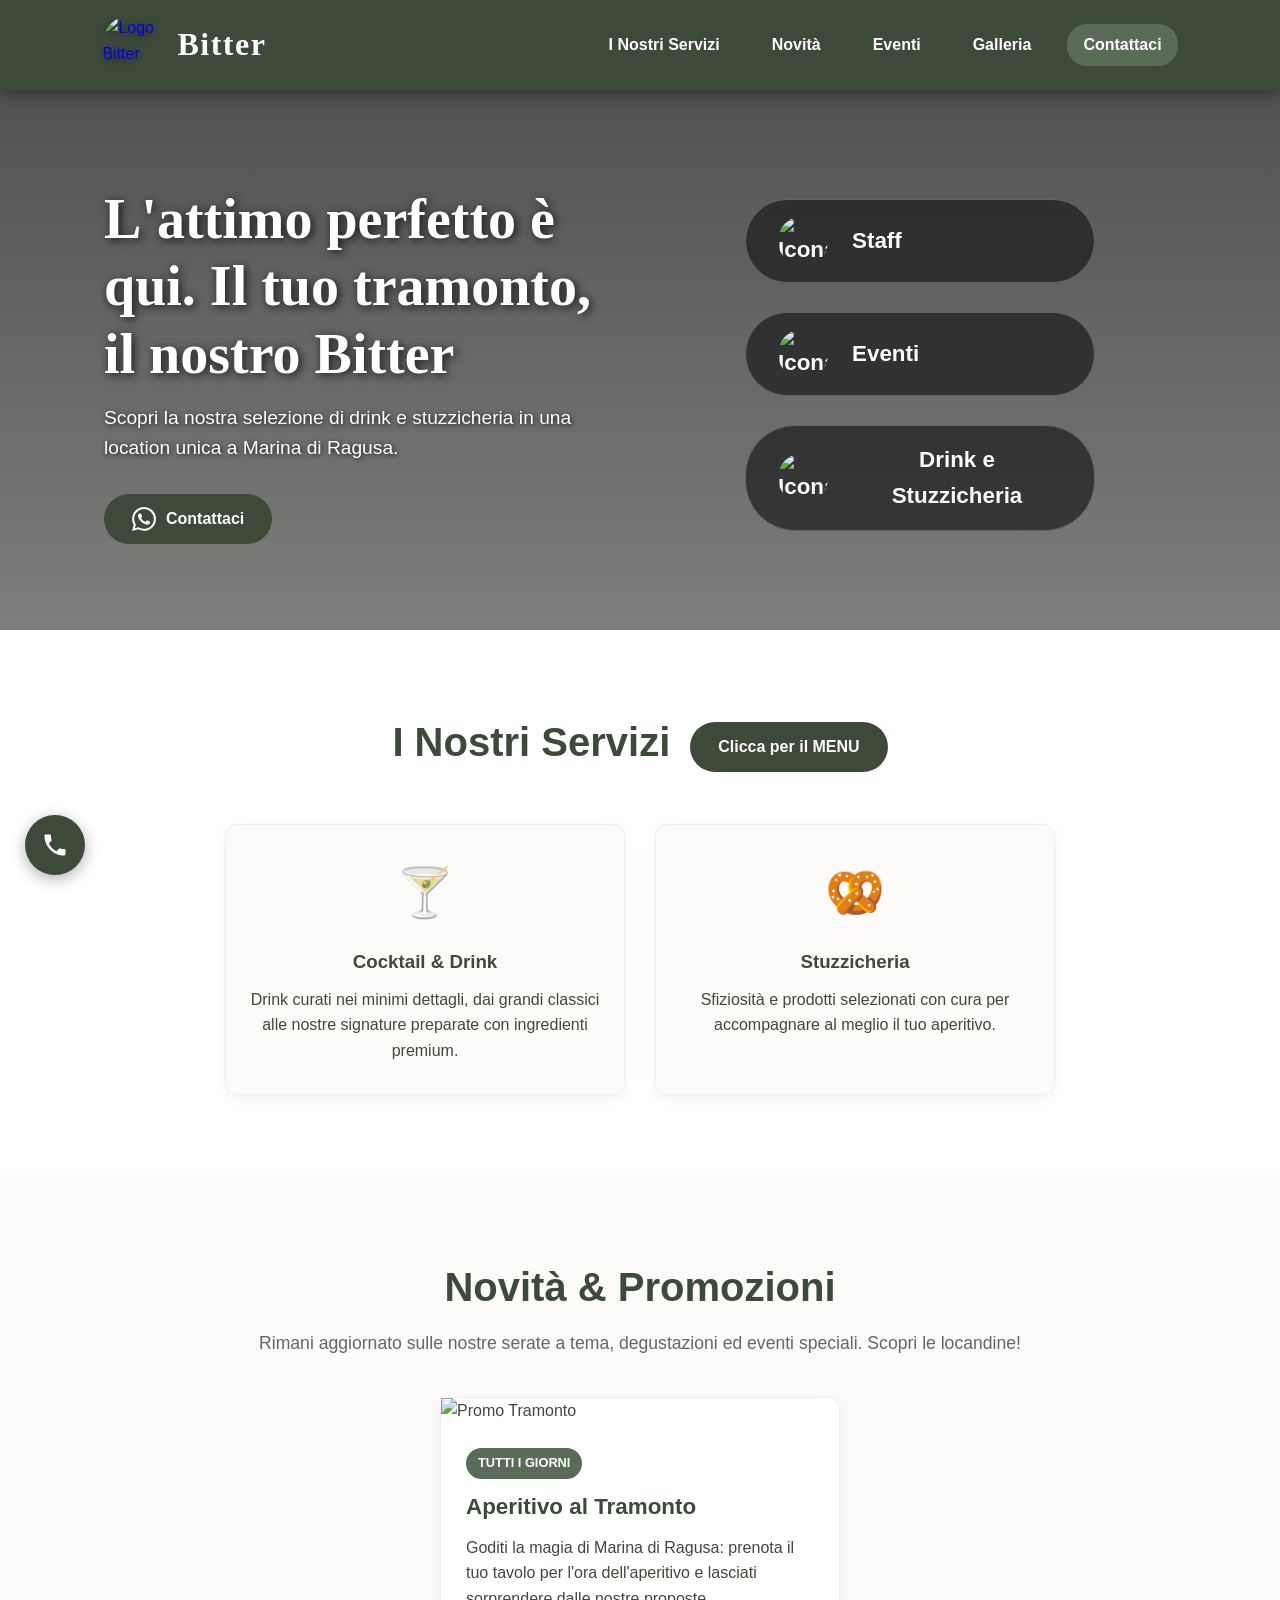
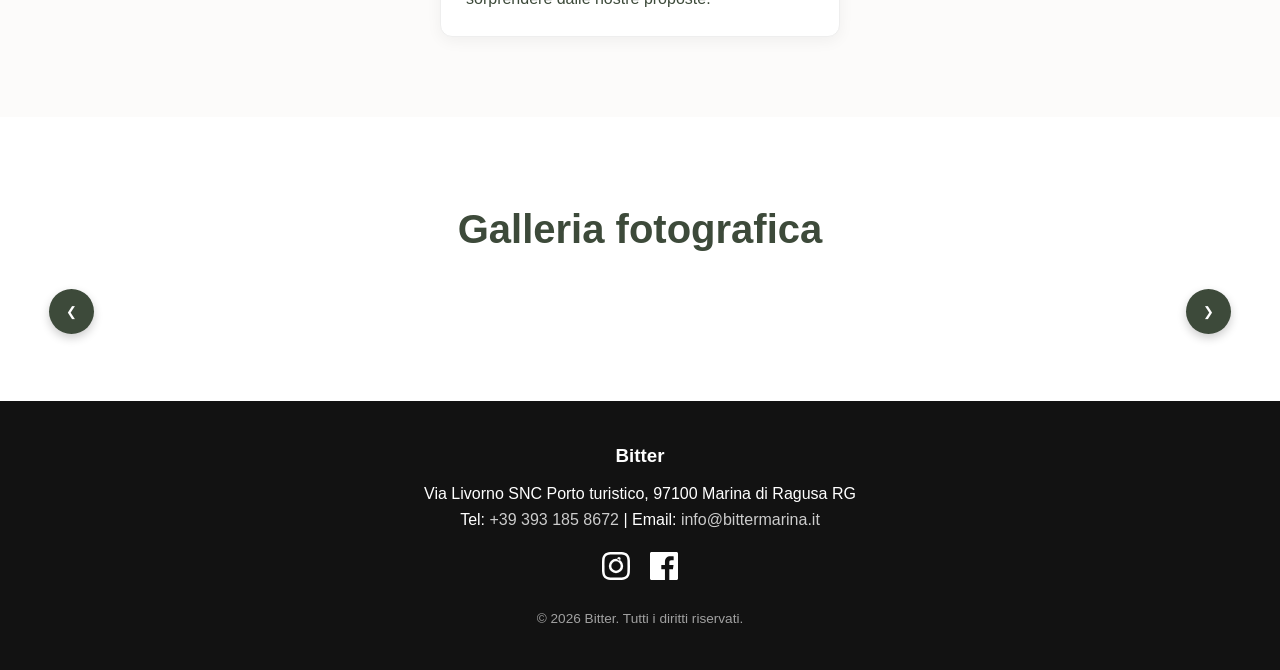
==== index.html @ 9932747b "ZoomEdit" ====
<!DOCTYPE html>
<html lang="it">

<head>
    <meta charset="UTF-8">
    <meta name="viewport" content="width=device-width, initial-scale=1.0">

    <title>Bitter | Marina di Ragusa</title>
    <meta name="description"
        content="Bitter a Marina di Ragusa: vieni a scoprire la nostra selezione di vini, taglieri ed eventi esclusivi al tramonto.">
    <meta name="keywords"
        content="Bitter Marina di Ragusa, aperitivo Marina di Ragusa, vini, taglieri, eventi, tramonto, cocktail bar">
    <meta name="author" content="Bitter">
    <meta name="robots" content="index, follow">
    <link rel="icon" href="img/icon.png" type="image/png">

    <link rel="stylesheet" href="style.css">
</head>

<body>

    <header class="main-header">
        <div class="header-overlay">
            <a href="index.html" class="logo-container" style="text-decoration: none;">
                <img src="img/logo.png" alt="Logo Bitter" class="logo" width="50" height="50">
                <h1>Bitter</h1>
            </a>

            <button class="hamburger" aria-expanded="false" aria-label="Apri menu principale" aria-controls="main-nav">
                <svg viewBox="0 0 24 24" width="30" height="30" fill="currentColor" aria-hidden="true">
                    <path d="M3 18h18v-2H3v2zm0-5h18v-2H3v2zm0-7v2h18V6H3z" />
                </svg>
            </button>

            <nav id="main-nav" role="navigation" aria-label="Menu principale">
                <a href="#servizi">I Nostri Servizi</a>
                <a href="#novita">Novità</a>
                <a href="eventi.html">Eventi</a>
                <a href="#galleria">Galleria</a>
                <a href="contatti.html" class="nav-highlight">Contattaci</a>
            </nav>
        </div>

        <!-- Hero Section Aggiornata: Divisa a Metà -->
        <div class="hero-content split-layout">

            <!-- Lato Sinistro: Titolo, Sottotitolo e Immagine Prenotazione -->
            <div class="hero-text">
                <h2>L'attimo perfetto è qui. Il tuo tramonto, il nostro Bitter</h2>
                <p>Scopri la nostra selezione di drink e stuzzicheria in una location unica a Marina di Ragusa.</p>

                <a href="contatti.html" class="btn">
                    <svg viewBox="0 0 24 24" width="24" height="24" fill="currentColor" aria-hidden="true">
                        <path
                            d="M17.472 14.382c-.297-.149-1.758-.867-2.03-.967-.273-.099-.471-.148-.67.15-.197.297-.767.966-.94 1.164-.173.199-.347.223-.644.075-.297-.15-1.255-.463-2.39-1.475-.883-.788-1.48-1.761-1.653-2.059-.173-.297-.018-.458.13-.606.134-.133.298-.347.446-.52.149-.174.198-.298.298-.497.099-.198.05-.371-.025-.52-.075-.149-.669-1.612-.916-2.207-.242-.579-.487-.5-.669-.51a12.8 12.8 0 0 0-.57-.01c-.198 0-.52.074-.792.372-.272.297-1.04 1.016-1.04 2.479 0 1.462 1.065 2.875 1.213 3.074.149.198 2.096 3.2 5.077 4.487.709.306 1.262.489 1.694.625.712.227 1.36.195 1.871.118.571-.085 1.758-.719 2.006-1.413.248-.694.248-1.289.173-1.413-.074-.124-.272-.198-.57-.347m-5.421 7.403h-.004a9.87 9.87 0 0 1-5.031-1.378l-.361-.214-3.741.982.998-3.648-.235-.374a9.86 9.86 0 0 1-1.51-5.26c.001-5.45 4.436-9.884 9.888-9.884 2.64 0 5.122 1.03 6.988 2.898a9.825 9.825 0 0 1 2.893 6.994c-.003 5.45-4.437 9.884-9.885 9.884m8.413-18.297A11.815 11.815 0 0 0 12.05 0C5.495 0 .16 5.335.157 11.892c0 2.096.547 4.142 1.588 5.945L.057 24l6.305-1.654a11.882 11.882 0 0 0 5.683 1.448h.005c6.554 0 11.89-5.335 11.893-11.893a11.821 11.821 0 0 0-3.48-8.413Z" />
                    </svg>
                    Contattaci
                </a>
            </div>

            <!-- Lato Destro: Icone Cliccabili -->
            <div class="hero-icons">
                <a href="staff.html" class="hero-icon-link">
                    <img src="img/staff_icon.jpg" alt="Icona Staff">
                    <span>Staff</span>
                </a>
                <a href="eventi.html" class="hero-icon-link">
                    <img src="img/eventi_icon.jpg" alt="Icona Eventi">
                    <span>Eventi</span>
                </a>
                <a href="menu.html" class="hero-icon-link">
                    <img src="img/menu_icon.jpg" alt="Icona Drink e Stuzzicheria">
                    <span>Drink e Stuzzicheria</span>
                </a>
            </div>

        </div>
    </header>

    <main id="main-content">

        <!-- SEZIONE SERVIZI -->
        <section id="servizi" class="services-section fade-in">
            <div class="service-header">
                <h2>I Nostri Servizi</h2>
                <a href="menu.html" class="btn btn-primary">Clicca per il MENU</a>
            </div>
            <p class="section-subtitle"><!---DA POTER AGGIUNGERE FACOLTATIVAMENTE--></p>
            <div class="services-grid">
                <div class="service-card">
                    <div class="service-icon">🍸</div>
                    <h3>Cocktail & Drink</h3>
                    <p>Drink curati nei minimi dettagli, dai grandi classici alle nostre signature preparate con
                        ingredienti premium.</p>
                </div>
                <div class="service-card">
                    <div class="service-icon">🥨</div>
                    <h3>Stuzzicheria</h3>
                    <p>Sfiziosità e prodotti selezionati con cura per accompagnare al meglio il tuo aperitivo.
                    </p>
                </div>
            </div>
        </section>

        <!-- SEZIONE NOVITÀ -->
        <section id="novita" class="news-section fade-in">
            <h2>Novità & Promozioni</h2>
            <p class="section-subtitle">Rimani aggiornato sulle nostre serate a tema, degustazioni ed eventi speciali.
                Scopri le locandine!</p>
            <div class="news-container">
                <!--INIZIO BLOCCO LOCANDINE-->
                <div class="news-card">
                    <img src="img/locandine/locandina1.jpg" alt="Promo Tramonto" class="event-poster">
                    <div class="news-details">
                        <span class="news-date">Tutti i giorni</span>
                        <h3>Aperitivo al Tramonto</h3>
                        <p>Goditi la magia di Marina di Ragusa: prenota il tuo tavolo per l'ora dell'aperitivo e
                            lasciati sorprendere dalle nostre proposte.</p>
                    </div>
                </div>
                <!--Aggiungi altre!!!-->
            </div>
        </section>

        <!-- SEZIONE GALLERIA -->
        <section id="galleria" class="gallery fade-in">
            <h2>Galleria fotografica</h2>
            <div class="slider-container">
                <button type="button" class="slider-btn prev-btn" aria-label="Foto precedente">❮</button>
                <div class="slider-wrapper">
                    <div class="slider-track" role="region" aria-label="Galleria fotografiche">
                    </div>
                </div>
                <button type="button" class="slider-btn next-btn" aria-label="Prossima foto">❯</button>
            </div>
        </section>

    </main>

    <!-- FOOTER AGGIORNATO CON DATI BITTER -->
    <footer>
        <h3>Bitter</h3>
        <!-- Inserisci l'indirizzo esatto del locale qui sotto -->
        <p>Via Livorno SNC Porto turistico, 97100 Marina di Ragusa RG</p>
        <p>Tel: <a href="tel:+393931858672">+39 393 185 8672</a> | Email: <a
                href="mailto:info@bittermarina.it">info@bittermarina.it</a></p>

        <div class="social-links">
            <a href="https://www.instagram.com/bitter_marinadrg/" target="_blank" aria-label="Seguici su Instagram">
                <svg viewBox="0 0 24 24" width="28" height="28" fill="currentColor">
                    <path
                        d="M12 2.163c3.204 0 3.584.012 4.85.07 3.252.148 4.771 1.691 4.919 4.919.058 1.265.069 1.645.069 4.849 0 3.205-.012 3.584-.069 4.849-.149 3.225-1.664 4.771-4.919 4.919-1.266.058-1.644.07-4.85.07-3.204 0-3.584-.012-4.849-.07-3.26-.149-4.771-1.699-4.919-4.92-.058-1.265-.07-1.644-.07-4.849 0-3.204.013-3.583.07-4.849.149-3.227 1.664-4.771 4.919-4.919 1.266-.057 1.645-.069 4.849-.069zM12 0C8.741 0 8.333.014 7.053.072 2.695.272.273 2.69.073 7.052.014 8.333 0 8.741 0 12c0 3.259.014 3.668.072 4.948.2 4.358 2.618 6.78 6.98 6.98C8.333 23.986 8.741 24 12 24c3.259 0 3.668-.014 4.948-.072 4.354-.2 6.782-2.618 6.979-6.98.059-1.28.073-1.689.073-4.948 0-3.259-.014-3.667-.072-4.947-.196-4.354-2.617-6.78-6.979-6.98C15.668.014 15.259 0 12 0zm0 5.838a6.162 6.162 0 100 12.324 6.162 6.162 0 000-12.324zM12 16a4 4 0 110-8 4 4 0 010 8zm3.98-10.169a1.44 1.44 0 11-2.88 0 1.44 1.44 0 012.88 0z" />
                </svg>
            </a>
            <a href="https://www.facebook.com/bittermarinadiragusa" target="_blank" aria-label="Seguici su Facebook">
                <svg viewBox="0 0 24 24" width="28" height="28" fill="currentColor">
                    <path
                        d="M22.675 0H1.325C.593 0 0 .593 0 1.325v21.351C0 23.407.593 24 1.325 24H12.82v-9.294H9.692v-3.622h3.128V8.413c0-3.1 1.893-4.788 4.659-4.788 1.325 0 2.463.099 2.795.143v3.24l-1.918.001c-1.504 0-1.795.715-1.795 1.763v2.313h3.587l-.467 3.622h-3.12V24h6.116c.73 0 1.323-.593 1.323-1.325V1.325C24 .593 23.407 0 22.675 0z" />
                </svg>
            </a>
        </div>
        <p class="copyright">© <span id="year"></span> Bitter. Tutti i diritti riservati.</p>
    </footer>

    <!-- BOTTONE CORNETTA TELEFONICA FLUTTUANTE -->
    <a href="tel:+393931858672" class="tel-floating" aria-label="Chiamaci ora">
        <svg viewBox="0 0 24 24" width="28" height="28" fill="currentColor">
            <path
                d="M6.62 10.79c1.44 2.83 3.76 5.14 6.59 6.59l2.2-2.2c.27-.27.67-.36 1.02-.24 1.12.37 2.33.57 3.57.57.55 0 1 .45 1 1V20c0 .55-.45 1-1 1-9.39 0-17-7.61-17-17 0-.55.45-1 1-1h3.5c.55 0 1 .45 1 1 0 1.25.2 2.45.57 3.57.11.35.03.74-.25 1.02l-2.2 2.2z" />
        </svg>
    </a>
<script>
    function setResponsiveZoom() {
        // Controlla se la larghezza dello schermo è quella di un mobile
        if (window.innerWidth <= 768) {
            document.body.style.transform = "scale(0.75)";
            document.body.style.transformOrigin = "0 0";
            // Aumenta la larghezza per compensare la riduzione dello zoom
            document.body.style.width = "133.33%";
        } else {
            // Ripristina per desktop
            document.body.style.transform = "none";
            document.body.style.width = "100%";
        }
    }

    // Esegue al caricamento e al ridimensionamento
    window.addEventListener('resize', setResponsiveZoom);
    window.addEventListener('load', setResponsiveZoom);
</script>
    <script>document.getElementById('year').textContent = new Date().getFullYear();</script>
    <script src="script.js" defer></script>

</body>

</html>
---- style.css ----
@view-transition {
    navigation: auto;
}

::view-transition-old(root) {
    animation: fade-out .25s ease;
}

::view-transition-new(root) {
    animation: fade-in .50s ease;
}

@keyframes fade-in {
    from {
        opacity: 0;
    }

    to {
        opacity: 1;
    }
}

@keyframes fade-out {
    from {
        opacity: 1;
    }

    to {
        opacity: 0;
    }
}

:root {
    --primary: #3d4a3a;
    --primary-hover: #2d382b;
    --secondary: #5a6b57;
    --secondary-hover: #465443;
    --bg-color: #fcfbfa;
    --text-dark: #3d4a3a;
    --whatsapp: #25D366;
    --whatsapp-hover: #128C7E;
}

html {
    scroll-behavior: smooth;
}

* {
    margin: 0;
    padding: 0;
    box-sizing: border-box;
    font-family: 'Segoe UI', Tahoma, Geneva, Verdana, sans-serif;
}

body {
    background-color: var(--bg-color);
    color: var(--text-dark);
    line-height: 1.6;
    overflow-x: hidden;
}

/* --- BARRA DI NAVIGAZIONE --- */
.header-overlay {
    position: fixed;
    top: 0;
    left: 0;
    width: 100%;
    padding: 15px 8%;
    display: flex;
    justify-content: space-between;
    align-items: center;
    background: var(--primary);
    backdrop-filter: blur(10px);
    z-index: 1000;
    box-shadow: 0 4px 15px rgba(0, 0, 0, 0.4);
    transition: all 0.3s ease;
}

.logo-container {
    display: flex;
    align-items: center;
    gap: 15px;
    z-index: 1001;
}

header img.logo {
    height: 60px;
    width: auto;
    object-fit: contain;
    filter: drop-shadow(0px 2px 4px rgba(0, 0, 0, 0.5));
    border-radius: 50%;
}

header h1 {
    color: #fff;
    font-size: clamp(1.2rem, 3vw, 2rem);
    font-weight: 700;
    letter-spacing: 1.5px;
    font-family: Georgia, 'Times New Roman', Times, serif;
}

nav {
    display: flex;
    align-items: center;
}

nav a {
    position: relative;
    margin-left: 20px;
    padding: 8px 16px;
    border-radius: 20px;
    color: #fff;
    text-decoration: none;
    font-weight: 600;
    transition: transform 0.3s ease, color 0.3s ease;
}

nav a::before {
    content: "";
    position: absolute;
    inset: 0;
    background: var(--secondary);
    border-radius: inherit;
    opacity: 0;
    transform: scale(0.85);
    transition: opacity 0.3s ease, transform 0.3s ease;
    z-index: -1;
}

nav a:hover {
    color: white;
    transform: scale(0.95);
}

nav a:hover::before,
.nav-highlight::before {
    opacity: 1;
    transform: scale(1);
}

.nav-highlight::before {
    background: var(--secondary);
}

/* --- HERO SECTION --- */
.main-header {
    width: 100%;
    min-height: 70vh;
    background: linear-gradient(rgba(0, 0, 0, 0.7), rgba(0, 0, 0, 0.5)), url('img/header.jpg') center/cover no-repeat;
    position: relative;
    display: flex;
    flex-direction: column;
    padding-top: 100px;
}

.slim-header {
    min-height: 10vh;
}

.hero-content {
    flex: 1;
    display: flex;
    flex-direction: column;
    justify-content: center;
    align-items: center;
    text-align: center;
    padding: 40px 5%;
    color: white;
}

.split-layout {
    display: flex;
    flex-direction: row;
    align-items: center;
    justify-content: space-between;
    max-width: 1200px;
    margin: 0 auto;
    width: 100%;
    gap: 3rem;
}

.hero-text {
    flex: 1;
    text-align: left;
    display: flex;
    flex-direction: column;
    align-items: flex-start;
}

.hero-text h2 {
    font-size: clamp(2.2rem, 5vw, 3.5rem);
    text-shadow: 2px 2px 10px rgba(0, 0, 0, 0.8);
    margin-bottom: 15px;
    font-family: Georgia, serif;
    line-height: 1.2;
}

.hero-text p {
    font-size: clamp(1rem, 2vw, 1.2rem);
    text-shadow: 1px 1px 5px rgba(0, 0, 0, 0.8);
    max-width: 600px;
    margin-bottom: 30px;
}

.booking-link {
    display: inline-block;
    transition: transform 0.3s ease;
}

.booking-link:hover {
    transform: scale(1.02);
}

.booking-img {
    max-width: 100%;
    height: auto;
    border-radius: 12px;
    box-shadow: 0 4px 15px rgba(0, 0, 0, 0.2);
}

.hero-icons {
    flex: 1;
    display: flex;
    flex-direction: column;
    gap: 1.8rem;
    align-items: center;
    width: 100%;
}

.hero-icon-link {
    display: flex;
    align-items: center;
    gap: 1.5rem;
    text-decoration: none;
    color: var(--bg-color);
    font-size: clamp(1rem, 2vw, 1.4rem);
    font-weight: bold;
    background: rgba(28, 28, 28, 0.7);
    padding: 1rem 2rem;
    border-radius: 50px;
    width: 100%;
    max-width: 350px;
    transition: all 0.3s ease;
    border: 1px solid var(--secondary);
}

.hero-icon-link:hover {
    transform: translateY(-5px);
    background: var(--primary);
    box-shadow: 0 8px 20px rgba(0, 0, 0, 0.3);
}

.hero-icon-link img {
    width: 50px;
    height: 50px;
    border-radius: 50%;
    object-fit: cover;
}

/* --- MODALE E BOTTONI --- */
.modal-overlay {
    position: fixed;
    top: 0;
    left: 0;
    width: 100%;
    height: 100%;
    background: rgba(0, 0, 0, 0.7);
    display: flex;
    justify-content: center;
    align-items: center;
    z-index: 2000;
}

.modal-content {
    background: white;
    padding: 30px;
    border-radius: 15px;
    text-align: center;
    max-width: 400px;
    width: 90%;
    box-shadow: 0 10px 30px rgba(0, 0, 0, 0.3);
    animation: fade-in 0.3s ease;
}

.modal-content h3 {
    color: var(--primary);
    margin-bottom: 15px;
}

.modal-content button {
    margin-top: 20px;
    width: 100%;
}

.btn {
    padding: 12px 28px;
    background: var(--primary);
    color: #fff;
    text-decoration: none;
    border-radius: 30px;
    font-weight: bold;
    display: inline-flex;
    justify-content: center;
    align-items: center;
    gap: 10px;
    border: none;
    cursor: pointer;
    transition: background 0.3s, transform 0.2s;
}

.btn:hover {
    transform: translateY(-3px);
}

.hero-btn {
    background: var(--secondary);
    color: var(--text-dark);
    font-size: 1.1rem;
}

.hero-btn:hover {
    background: var(--secondary-hover);
    color: #fff;
}

/* --- SEZIONI GENERICHE --- */
section {
    padding: 80px 5%;
    text-align: center;
    background: white;
}

section:nth-of-type(even) {
    background: var(--bg-color);
}

section h2 {
    color: var(--primary);
    font-size: clamp(1.8rem, 4vw, 2.5rem);
    margin-bottom: 10px;
}

.section-subtitle {
    color: #666;
    margin-bottom: 40px;
    font-size: clamp(1rem, 2vw, 1.1rem);
}

.services-grid,
.news-container {
    display: flex;
    gap: 30px;
    justify-content: center;
    flex-wrap: wrap;
}

.news-container {
    align-items: stretch;
}

.poster-wrapper {
    width: 100%;
    height: 380px;
    overflow: hidden;
    background-color: #1a1a1a;
}

.service-card,
.news-card {
    background: var(--bg-color);
    padding: 30px 20px;
    border-radius: 12px;
    flex: 1 1 300px;
    max-width: 400px;
    box-shadow: 0 4px 15px rgba(0, 0, 0, 0.05);
    transition: transform 0.3s ease, box-shadow 0.3s ease;
    border: 1px solid #eee;
}

.service-card:hover,
.news-card:hover {
    transform: translateY(-8px);
    box-shadow: 0 10px 25px rgba(0, 0, 0, 0.1);
}

.news-card {
    padding: 0;
    background: white;
    text-align: left;
    height: 100%;
    display: flex;
    flex-direction: column;
}

.service-icon {
    font-size: 3rem;
    margin-bottom: 15px;
}

.service-card h3 {
    color: var(--primary);
    margin-bottom: 10px;
}

.service-header {
    display: flex;
    gap: 20px;
    align-items: center;
    justify-content: center;
}

.event-poster {
    width: 100%;
    height: 100%;
    object-fit: cover;
    object-position: center top;
}

.news-details {
    padding: 25px;
    flex-grow: 1;
}

.news-date {
    display: inline-block;
    background: var(--secondary);
    color: white;
    font-size: 0.8rem;
    font-weight: bold;
    padding: 5px 12px;
    border-radius: 20px;
    margin-bottom: 10px;
    text-transform: uppercase;
}

.news-details h3 {
    font-size: 1.4rem;
    color: var(--primary);
    margin-bottom: 10px;
}

/* --- GALLERIA --- */
.slider-container {
    position: relative;
    display: flex;
    align-items: center;
    max-width: 100%;
    margin: 40px auto 0 auto;
}

.slider-wrapper {
    overflow: hidden;
    width: 100%;
    padding: 10px 0;
}

.slider-track {
    display: flex;
    gap: 20px;
    transition: transform 0.5s cubic-bezier(0.25, 1, 0.5, 1);
}

.slider-track img {
    width: calc((100% - 60px) / 4);
    flex-shrink: 0;
    height: 300px;
    object-fit: cover;
    border-radius: 12px;
    transition: transform 0.3s ease, box-shadow 0.3s ease;
}

.slider-track img:hover {
    transform: scale(1.03);
    box-shadow: 0 10px 20px rgba(0, 0, 0, 0.15);
}

.slider-btn {
    background: var(--primary);
    color: white;
    border: none;
    width: 45px;
    height: 45px;
    cursor: pointer;
    border-radius: 50%;
    position: absolute;
    z-index: 10;
    display: grid;
    place-items: center;
    box-shadow: 0 4px 10px rgba(0, 0, 0, 0.2);
}

.prev-btn {
    left: -15px;
}

.next-btn {
    right: -15px;
}

/* --- CONTATTI E ORARI --- */
.contact-layout {
    display: flex;
    flex-wrap: wrap;
    gap: 40px;
    padding: 60px 5%;
    justify-content: center;
    align-items: stretch;
}

.contact-section,
.orari-section {
    flex: 1 1 320px;
    max-width: 600px;
    text-align: center;
    background: white;
    padding: 40px 30px;
    border-radius: 15px;
    box-shadow: 0 8px 30px rgba(0, 0, 0, 0.05);
    display: flex;
    flex-direction: column;
}

.input-group {
    margin-bottom: 20px;
    text-align: left;
}

.input-group label {
    display: block;
    margin-bottom: 8px;
    font-weight: 600;
}

.input-group input,
.input-group select,
.input-group textarea {
    width: 100%;
    padding: 12px;
    border: 1px solid #ddd;
    border-radius: 6px;
    font-size: 1rem;
    background: var(--bg-color);
}

.input-group input:focus,
.input-group select:focus,
.input-group textarea:focus {
    outline: none;
    border-color: var(--primary);
    background: white;
}

.wa-btn {
    width: 100%;
    background: var(--primary);
    margin-top: auto;
}

.wa-btn:hover {
    background: var(--primary-hover);
}

.orari-table {
    width: 100%;
    border-collapse: collapse;
    margin-top: 20px;
}

.orari-table th {
    background-color: var(--primary);
    color: white;
    padding: 15px;
    font-size: 1.1rem;
}

.orari-table td {
    padding: 15px;
    border-bottom: 1px solid #eee;
    font-weight: 500;
}

.closed-day td {
    color: #b93a3a;
    font-weight: bold;
}

/* --- PAGINA MENU --- */
.menu-page {
    padding-top: 130px;
    padding-bottom: 4rem;
    max-width: 1250px;
    margin: 0 auto;
    background-color: transparent;
    padding-left: 5%;
    padding-right: 5%;
}

.menu-intro {
    text-align: center;
    background: rgba(255, 255, 255, 0.9);
    padding: 2.5rem 2rem;
    margin-bottom: 3.5rem;
    border-radius: 20px;
    box-shadow: 0 10px 30px rgba(0, 0, 0, 0.03);
    backdrop-filter: blur(10px);
}

.menu-intro h2 {
    font-size: clamp(2.2rem, 5vw, 3.2rem);
    color: var(--primary);
    margin-bottom: 0.5rem;
    font-family: Georgia, 'Times New Roman', Times, serif;
    letter-spacing: 1px;
    text-transform: uppercase;
}

.service-cover-note {
    font-size: 1.15rem;
    font-style: italic;
    color: var(--secondary);
    position: relative;
    display: inline-block;
    padding-bottom: 5px;
}

.service-cover-note::after {
    content: '';
    position: absolute;
    bottom: 0;
    left: 50%;
    transform: translateX(-50%);
    width: 50px;
    height: 2px;
    background: var(--secondary);
    border-radius: 2px;
}

.menu-category {
    margin-bottom: 4rem;
    padding: 2.5rem;
    border-radius: 20px;
    background: #ffffff;
    box-shadow: 0 15px 35px rgba(0, 0, 0, 0.04);
    border: 1px solid rgba(61, 74, 58, 0.08);
    position: relative;
}

.category-title {
    font-size: 2rem;
    color: var(--primary);
    padding-bottom: 1rem;
    margin-bottom: 1rem;
    text-align: left;
    font-family: Georgia, serif;
    position: relative;
    display: inline-block;
}

.category-title::after {
    content: '';
    position: absolute;
    bottom: 0;
    left: 0;
    width: 100%;
    height: 3px;
    background: linear-gradient(90deg, var(--primary) 0%, transparent 100%);
    border-radius: 3px;
}

.category-description {
    color: #666;
    margin-bottom: 2.5rem;
    text-align: left;
    font-size: 1.05rem;
    max-width: 800px;
    line-height: 1.7;
}

.menu-grid {
    display: grid;
    grid-template-columns: repeat(auto-fit, minmax(280px, 1fr));
    gap: 2rem;
}

.menu-card {
    background-color: #ffffff;
    border-radius: 16px;
    overflow: hidden;
    box-shadow: 0 8px 20px rgba(0, 0, 0, 0.05);
    border: 1px solid rgba(0, 0, 0, 0.03);
    display: flex;
    flex-direction: column;
    transition: all 0.4s cubic-bezier(0.175, 0.885, 0.32, 1.275);
    position: relative;
}

.menu-card:hover {
    transform: translateY(-8px);
    box-shadow: 0 15px 35px rgba(0, 0, 0, 0.12);
    border-color: rgba(90, 107, 87, 0.2);
}

.menu-img {
    width: 100%;
    height: 220px;
    object-fit: cover;
    transition: transform 0.6s ease;
}

.menu-card:hover .menu-img {
    transform: scale(1.08);
}

.menu-card-body {
    padding: 1.5rem;
    display: flex;
    flex-direction: column;
    justify-content: flex-start;
    flex-grow: 1;
    text-align: left;
    background: linear-gradient(to bottom, #ffffff 0%, #fcfbfa 100%);
}

.menu-card-header {
    display: flex;
    justify-content: space-between;
    align-items: flex-start;
    margin-bottom: 1rem;
    gap: 15px;
}

.menu-card-header h4 {
    font-size: 1.3rem;
    margin: 0;
    color: var(--primary);
    font-family: Georgia, serif;
    line-height: 1.3;
}

.menu-card-header .price {
    font-weight: 700;
    font-size: 1.1rem;
    color: #ffffff;
    background-color: var(--secondary);
    padding: 6px 14px;
    border-radius: 20px;
    box-shadow: 0 3px 10px rgba(90, 107, 87, 0.3);
    white-space: nowrap;
}

.ingredients {
    font-size: 0.95rem;
    color: #555;
    line-height: 1.6;
    margin: 0;
    border-top: 1px dashed rgba(0, 0, 0, 0.1);
    padding-top: 1rem;
    margin-top: auto;
}

/* --- FOOTER --- */
footer {
    background: #121212;
    color: #fff;
    text-align: center;
    padding: 40px 20px;
}

footer h3 {
    margin-bottom: 10px;
    color: white;
}

footer a {
    color: #ccc;
    text-decoration: none;
    transition: 0.3s;
}

footer a:hover {
    color: var(--secondary);
}

.social-links {
    margin: 20px 0;
    display: flex;
    justify-content: center;
    gap: 20px;
}

.social-links a {
    color: #fff;
}

.social-links a:hover {
    color: var(--secondary);
}

.copyright {
    margin-top: 15px;
    font-size: 0.85rem;
    opacity: 0.6;
}

/* --- CORNETTA TELEFONICA --- */
.tel-floating {
    position: fixed;
    bottom: 25px;
    left: 25px;
    background: var(--primary);
    color: white;
    width: 60px;
    height: 60px;
    border-radius: 50%;
    display: grid;
    place-items: center;
    box-shadow: 0 4px 15px rgba(0, 0, 0, 0.3);
    z-index: 1000;
    transition: transform 0.3s, background 0.3s;
}

.tel-floating:hover {
    transform: scale(1.1) rotate(-10deg);
    background: var(--primary-hover);
}

/* =========================================
   MEDIA QUERIES - RESPONSIVE DESIGN FIXATO
   ========================================= */

.hamburger {
    display: none;
    background: none;
    border: none;
    color: #fff;
    cursor: pointer;
    z-index: 1001;
}

/* Breakpoint 1: Tablet e Laptop Piccoli (max 992px) */
@media (max-width: 992px) {

    /* Fissa il problema della Hero schiacciata sui tablet */
    .split-layout {
        flex-direction: column;
        text-align: center;
        gap: 2.5rem;
    }

    .hero-text {
        align-items: center;
        text-align: center;
    }

    .hero-icon-link {
        width: 100%;
        max-width: 400px;
        justify-content: center;
    }

    /* Galleria a 2 colonne su tablet invece che 4 */
    .slider-track img {
        width: calc((100% - 20px) / 2);
    }
}

/* Breakpoint 2: Smartphone Orizzontali e Tablet Piccoli (max 768px) */
@media (max-width: 768px) {
    .hamburger {
        display: block;
    }

    #main-nav {
        position: fixed;
        top: 0;
        right: -100%;
        width: 100%;
        height: 100vh;
        background: rgba(28, 28, 28, 0.98);
        display: flex;
        flex-direction: column;
        justify-content: center;
        align-items: center;
        transition: right 0.4s cubic-bezier(0.4, 0, 0.2, 1);
        z-index: -1;
    }

    #main-nav.active {
        right: 0;
    }

    nav a {
        margin: 15px 0;
        font-size: 1.5rem;
    }

    .header-overlay {
        padding: 15px 5%;
    }

    /* Riduce i padding eccessivi per dare più spazio ai contenuti */
    section {
        padding: 60px 5%;
    }

    .contact-layout {
        padding: 30px 5%;
        gap: 30px;
    }

    /* Galleria a 1 colonna su smartphone */
    .slider-track img {
        width: 100%;
    }

    .prev-btn {
        left: 5px;
    }

    .next-btn {
        right: 5px;
    }

    /* Fix Menu Mobile */
    .menu-page {
        padding-top: 100px;
        padding-left: 4%;
        padding-right: 4%;
    }

    .menu-category {
        padding: 1.5rem;
        border-radius: 16px;
    }

    .menu-intro {
        padding: 1.5rem 1rem;
    }

    .category-title {
        font-size: 1.6rem;
    }

    .menu-card-header {
        flex-direction: column;
        /* Evita che titolo lungo e prezzo si sovrappongano */
        gap: 10px;
    }

    .menu-card-header .price {
        align-self: flex-start;
    }
}

/* Breakpoint 3: Smartphone Verticali Piccoli (max 480px) */
@media (max-width: 480px) {
    header h1 {
        font-size: 1.3rem;
        /* Evita rotture del logo/testo in alto */
    }

    .hero-text h2 {
        font-size: 2rem;
    }

    .btn {
        width: 100%;
        /* I bottoni prendono l'intera larghezza per essere cliccati facilmente */
        padding: 14px 20px;
    }

    .hero-icon-link {
        font-size: 1.1rem;
        padding: 0.8rem 1.5rem;
    }

    .contact-section,
    .orari-section {
        padding: 25px 15px;
    }

    .orari-table th,
    .orari-table td {
        padding: 10px;
        font-size: 0.95rem;
    }
}
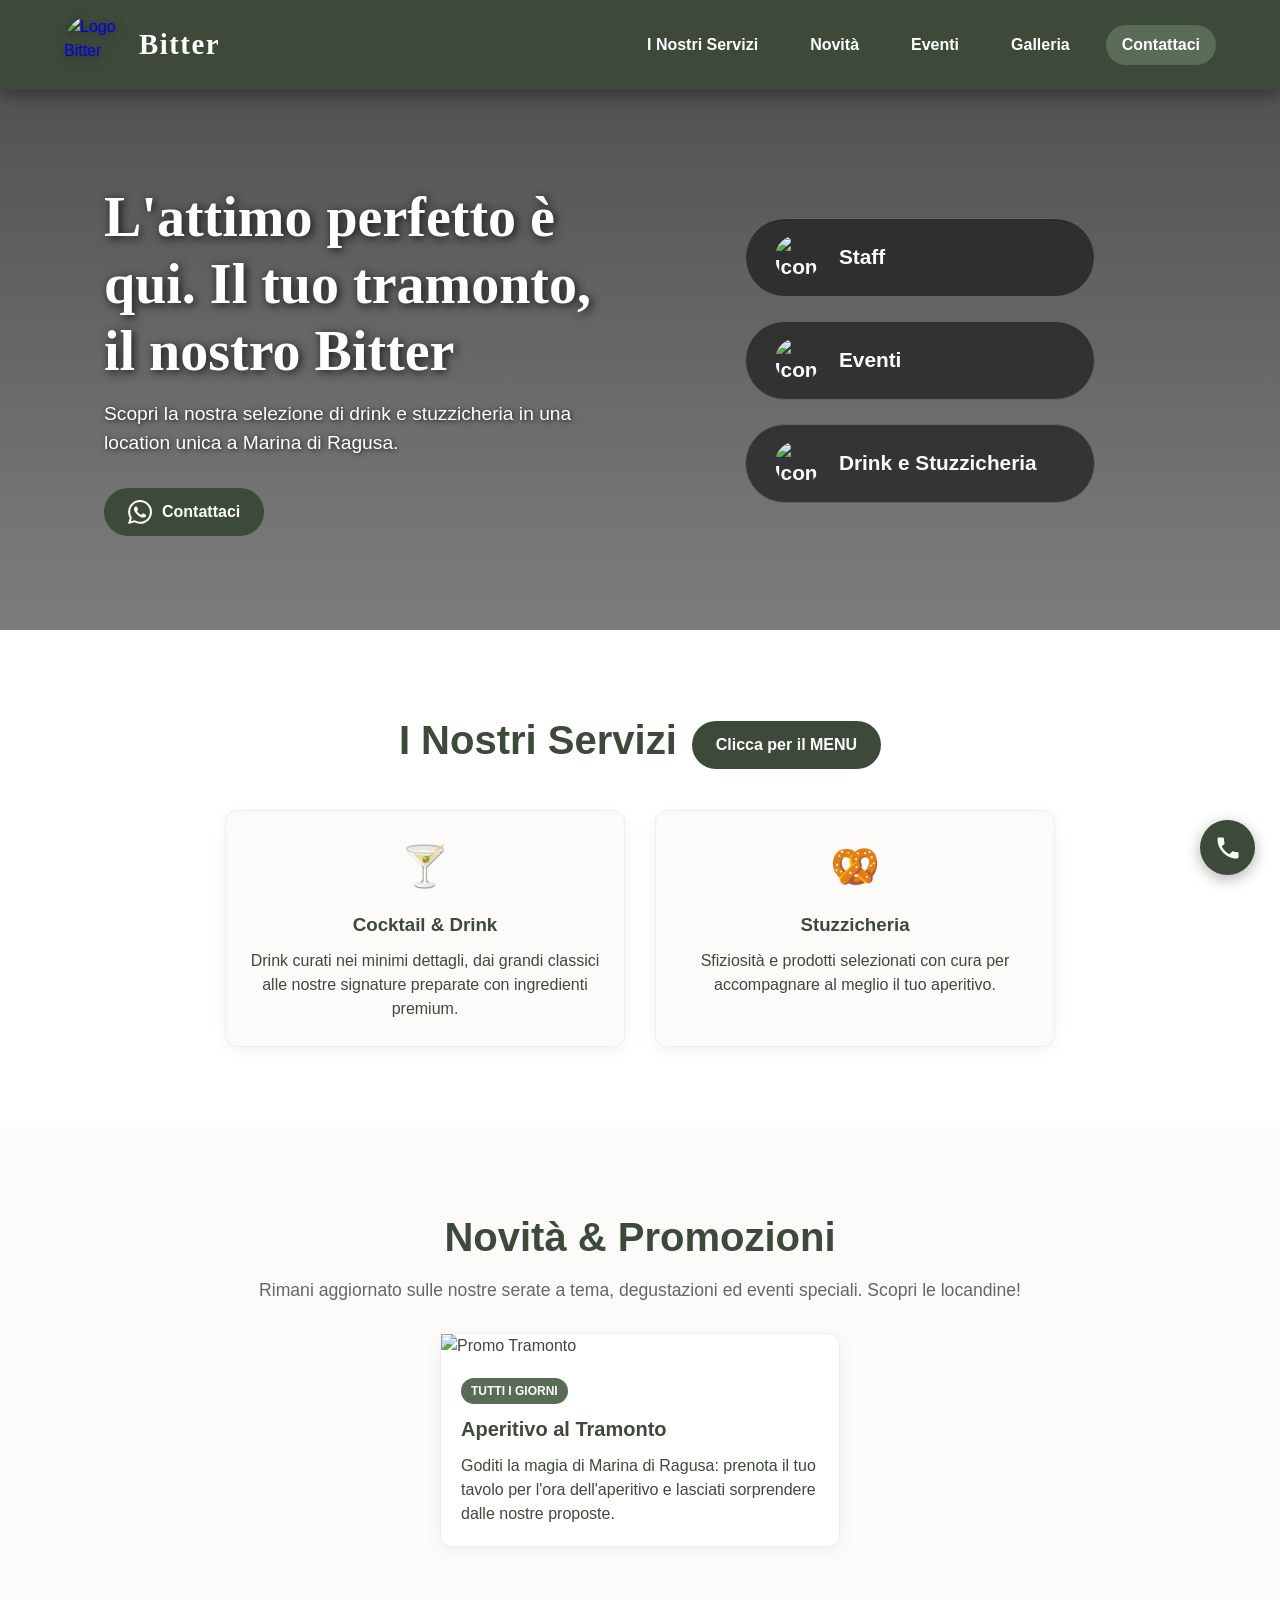
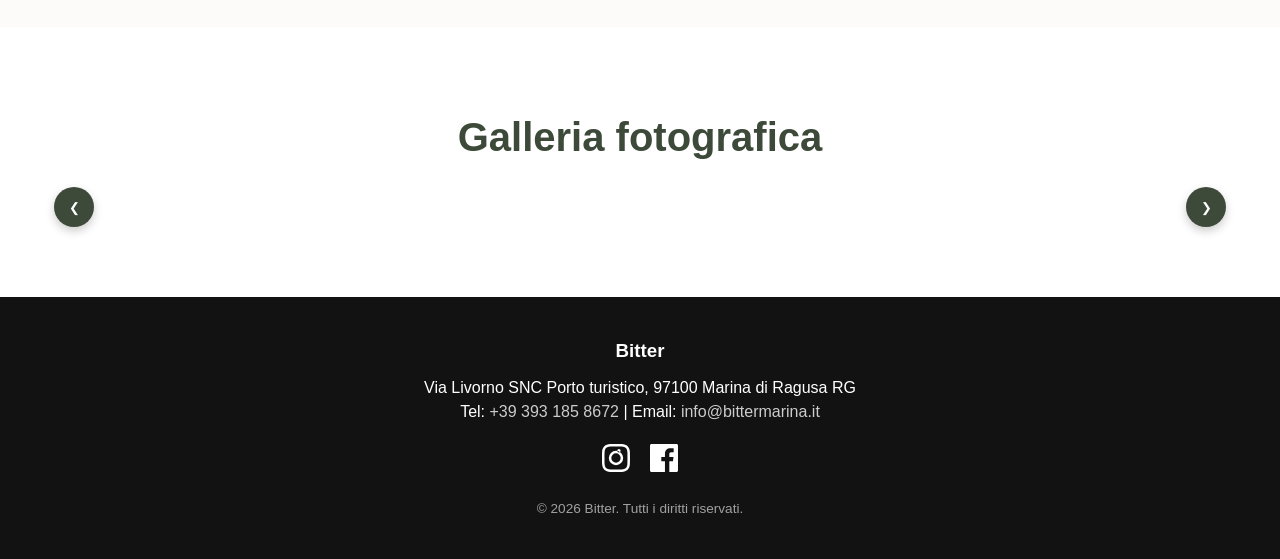
==== commit 205b2405: "editResponsivness" ====
--- a/index.html
+++ b/index.html
@@ -169,25 +169,7 @@
                 d="M6.62 10.79c1.44 2.83 3.76 5.14 6.59 6.59l2.2-2.2c.27-.27.67-.36 1.02-.24 1.12.37 2.33.57 3.57.57.55 0 1 .45 1 1V20c0 .55-.45 1-1 1-9.39 0-17-7.61-17-17 0-.55.45-1 1-1h3.5c.55 0 1 .45 1 1 0 1.25.2 2.45.57 3.57.11.35.03.74-.25 1.02l-2.2 2.2z" />
         </svg>
     </a>
-<script>
-    function setResponsiveZoom() {
-        // Controlla se la larghezza dello schermo è quella di un mobile
-        if (window.innerWidth <= 768) {
-            document.body.style.transform = "scale(0.75)";
-            document.body.style.transformOrigin = "0 0";
-            // Aumenta la larghezza per compensare la riduzione dello zoom
-            document.body.style.width = "133.33%";
-        } else {
-            // Ripristina per desktop
-            document.body.style.transform = "none";
-            document.body.style.width = "100%";
-        }
-    }
 
-    // Esegue al caricamento e al ridimensionamento
-    window.addEventListener('resize', setResponsiveZoom);
-    window.addEventListener('load', setResponsiveZoom);
-</script>
     <script>document.getElementById('year').textContent = new Date().getFullYear();</script>
     <script src="script.js" defer></script>
 
--- a/style.css
+++ b/style.css
@@ -43,6 +43,8 @@
 
 html {
     scroll-behavior: smooth;
+    font-size: 100%;
+    /* Resetta il font size base */
 }
 
 * {
@@ -55,8 +57,15 @@
 body {
     background-color: var(--bg-color);
     color: var(--text-dark);
-    line-height: 1.6;
+    line-height: 1.5;
     overflow-x: hidden;
+}
+
+img {
+    max-width: 100%;
+    height: auto;
+    display: block;
+    /* Previene lo spazio extra sotto le immagini */
 }
 
 /* --- BARRA DI NAVIGAZIONE --- */
@@ -65,7 +74,7 @@
     top: 0;
     left: 0;
     width: 100%;
-    padding: 15px 8%;
+    padding: 15px 5%;
     display: flex;
     justify-content: space-between;
     align-items: center;
@@ -93,7 +102,8 @@
 
 header h1 {
     color: #fff;
-    font-size: clamp(1.2rem, 3vw, 2rem);
+    font-size: clamp(1.2rem, 3vw, 1.8rem);
+    /* Ridotto il limite minimo per mobile */
     font-weight: 700;
     letter-spacing: 1.5px;
     font-family: Georgia, 'Times New Roman', Times, serif;
@@ -150,7 +160,7 @@
     position: relative;
     display: flex;
     flex-direction: column;
-    padding-top: 100px;
+    padding-top: 90px;
 }
 
 .slim-header {
@@ -188,7 +198,8 @@
 }
 
 .hero-text h2 {
-    font-size: clamp(2.2rem, 5vw, 3.5rem);
+    font-size: clamp(1.8rem, 5vw, 3.5rem);
+    /* Ridotto il limite minimo */
     text-shadow: 2px 2px 10px rgba(0, 0, 0, 0.8);
     margin-bottom: 15px;
     font-family: Georgia, serif;
@@ -196,7 +207,7 @@
 }
 
 .hero-text p {
-    font-size: clamp(1rem, 2vw, 1.2rem);
+    font-size: clamp(0.95rem, 2vw, 1.2rem);
     text-shadow: 1px 1px 5px rgba(0, 0, 0, 0.8);
     max-width: 600px;
     margin-bottom: 30px;
@@ -213,7 +224,6 @@
 
 .booking-img {
     max-width: 100%;
-    height: auto;
     border-radius: 12px;
     box-shadow: 0 4px 15px rgba(0, 0, 0, 0.2);
 }
@@ -222,7 +232,8 @@
     flex: 1;
     display: flex;
     flex-direction: column;
-    gap: 1.8rem;
+    gap: 1.5rem;
+    /* Gap ridotto leggermente per coesione */
     align-items: center;
     width: 100%;
 }
@@ -230,13 +241,13 @@
 .hero-icon-link {
     display: flex;
     align-items: center;
-    gap: 1.5rem;
+    gap: 1.2rem;
     text-decoration: none;
     color: var(--bg-color);
-    font-size: clamp(1rem, 2vw, 1.4rem);
+    font-size: clamp(1rem, 2vw, 1.3rem);
     font-weight: bold;
     background: rgba(28, 28, 28, 0.7);
-    padding: 1rem 2rem;
+    padding: 1rem 1.8rem;
     border-radius: 50px;
     width: 100%;
     max-width: 350px;
@@ -251,8 +262,8 @@
 }
 
 .hero-icon-link img {
-    width: 50px;
-    height: 50px;
+    width: 45px;
+    height: 45px;
     border-radius: 50%;
     object-fit: cover;
 }
@@ -293,7 +304,7 @@
 }
 
 .btn {
-    padding: 12px 28px;
+    padding: 12px 24px;
     background: var(--primary);
     color: #fff;
     text-decoration: none;
@@ -306,6 +317,7 @@
     border: none;
     cursor: pointer;
     transition: background 0.3s, transform 0.2s;
+    font-size: 1rem;
 }
 
 .btn:hover {
@@ -315,7 +327,6 @@
 .hero-btn {
     background: var(--secondary);
     color: var(--text-dark);
-    font-size: 1.1rem;
 }
 
 .hero-btn:hover {
@@ -336,14 +347,14 @@
 
 section h2 {
     color: var(--primary);
-    font-size: clamp(1.8rem, 4vw, 2.5rem);
+    font-size: clamp(1.5rem, 4vw, 2.5rem);
     margin-bottom: 10px;
 }
 
 .section-subtitle {
     color: #666;
-    margin-bottom: 40px;
-    font-size: clamp(1rem, 2vw, 1.1rem);
+    margin-bottom: 30px;
+    font-size: clamp(0.95rem, 2vw, 1.1rem);
 }
 
 .services-grid,
@@ -360,7 +371,8 @@
 
 .poster-wrapper {
     width: 100%;
-    height: 380px;
+    height: 300px;
+    /* Altezza ottimizzata */
     overflow: hidden;
     background-color: #1a1a1a;
 }
@@ -368,7 +380,7 @@
 .service-card,
 .news-card {
     background: var(--bg-color);
-    padding: 30px 20px;
+    padding: 25px 20px;
     border-radius: 12px;
     flex: 1 1 300px;
     max-width: 400px;
@@ -379,7 +391,7 @@
 
 .service-card:hover,
 .news-card:hover {
-    transform: translateY(-8px);
+    transform: translateY(-5px);
     box-shadow: 0 10px 25px rgba(0, 0, 0, 0.1);
 }
 
@@ -387,13 +399,12 @@
     padding: 0;
     background: white;
     text-align: left;
-    height: 100%;
     display: flex;
     flex-direction: column;
 }
 
 .service-icon {
-    font-size: 3rem;
+    font-size: 2.5rem;
     margin-bottom: 15px;
 }
 
@@ -404,7 +415,7 @@
 
 .service-header {
     display: flex;
-    gap: 20px;
+    gap: 15px;
     align-items: center;
     justify-content: center;
 }
@@ -417,7 +428,7 @@
 }
 
 .news-details {
-    padding: 25px;
+    padding: 20px;
     flex-grow: 1;
 }
 
@@ -425,16 +436,16 @@
     display: inline-block;
     background: var(--secondary);
     color: white;
-    font-size: 0.8rem;
+    font-size: 0.75rem;
     font-weight: bold;
-    padding: 5px 12px;
+    padding: 4px 10px;
     border-radius: 20px;
     margin-bottom: 10px;
     text-transform: uppercase;
 }
 
 .news-details h3 {
-    font-size: 1.4rem;
+    font-size: 1.25rem;
     color: var(--primary);
     margin-bottom: 10px;
 }
@@ -445,7 +456,7 @@
     display: flex;
     align-items: center;
     max-width: 100%;
-    margin: 40px auto 0 auto;
+    margin: 30px auto 0 auto;
 }
 
 .slider-wrapper {
@@ -463,7 +474,8 @@
 .slider-track img {
     width: calc((100% - 60px) / 4);
     flex-shrink: 0;
-    height: 300px;
+    height: 250px;
+    /* Ridotta da 300px per non risultare sproporzionata */
     object-fit: cover;
     border-radius: 12px;
     transition: transform 0.3s ease, box-shadow 0.3s ease;
@@ -478,8 +490,8 @@
     background: var(--primary);
     color: white;
     border: none;
-    width: 45px;
-    height: 45px;
+    width: 40px;
+    height: 40px;
     cursor: pointer;
     border-radius: 50%;
     position: absolute;
@@ -490,18 +502,18 @@
 }
 
 .prev-btn {
-    left: -15px;
+    left: -10px;
 }
 
 .next-btn {
-    right: -15px;
+    right: -10px;
 }
 
 /* --- CONTATTI E ORARI --- */
 .contact-layout {
     display: flex;
     flex-wrap: wrap;
-    gap: 40px;
+    gap: 30px;
     padding: 60px 5%;
     justify-content: center;
     align-items: stretch;
@@ -513,7 +525,7 @@
     max-width: 600px;
     text-align: center;
     background: white;
-    padding: 40px 30px;
+    padding: 35px 25px;
     border-radius: 15px;
     box-shadow: 0 8px 30px rgba(0, 0, 0, 0.05);
     display: flex;
@@ -521,21 +533,22 @@
 }
 
 .input-group {
-    margin-bottom: 20px;
+    margin-bottom: 15px;
     text-align: left;
 }
 
 .input-group label {
     display: block;
-    margin-bottom: 8px;
+    margin-bottom: 6px;
     font-weight: 600;
+    font-size: 0.95rem;
 }
 
 .input-group input,
 .input-group select,
 .input-group textarea {
     width: 100%;
-    padding: 12px;
+    padding: 10px 12px;
     border: 1px solid #ddd;
     border-radius: 6px;
     font-size: 1rem;
@@ -563,18 +576,18 @@
 .orari-table {
     width: 100%;
     border-collapse: collapse;
-    margin-top: 20px;
+    margin-top: 15px;
 }
 
 .orari-table th {
     background-color: var(--primary);
     color: white;
-    padding: 15px;
-    font-size: 1.1rem;
+    padding: 12px;
+    font-size: 1rem;
 }
 
 .orari-table td {
-    padding: 15px;
+    padding: 12px;
     border-bottom: 1px solid #eee;
     font-weight: 500;
 }
@@ -586,7 +599,7 @@
 
 /* --- PAGINA MENU --- */
 .menu-page {
-    padding-top: 130px;
+    padding-top: 120px;
     padding-bottom: 4rem;
     max-width: 1250px;
     margin: 0 auto;
@@ -598,15 +611,15 @@
 .menu-intro {
     text-align: center;
     background: rgba(255, 255, 255, 0.9);
-    padding: 2.5rem 2rem;
-    margin-bottom: 3.5rem;
+    padding: 2rem 1.5rem;
+    margin-bottom: 3rem;
     border-radius: 20px;
     box-shadow: 0 10px 30px rgba(0, 0, 0, 0.03);
     backdrop-filter: blur(10px);
 }
 
 .menu-intro h2 {
-    font-size: clamp(2.2rem, 5vw, 3.2rem);
+    font-size: clamp(2rem, 5vw, 3rem);
     color: var(--primary);
     margin-bottom: 0.5rem;
     font-family: Georgia, 'Times New Roman', Times, serif;
@@ -615,7 +628,7 @@
 }
 
 .service-cover-note {
-    font-size: 1.15rem;
+    font-size: 1.05rem;
     font-style: italic;
     color: var(--secondary);
     position: relative;
@@ -636,8 +649,8 @@
 }
 
 .menu-category {
-    margin-bottom: 4rem;
-    padding: 2.5rem;
+    margin-bottom: 3rem;
+    padding: 2rem;
     border-radius: 20px;
     background: #ffffff;
     box-shadow: 0 15px 35px rgba(0, 0, 0, 0.04);
@@ -646,9 +659,9 @@
 }
 
 .category-title {
-    font-size: 2rem;
+    font-size: 1.75rem;
     color: var(--primary);
-    padding-bottom: 1rem;
+    padding-bottom: 0.8rem;
     margin-bottom: 1rem;
     text-align: left;
     font-family: Georgia, serif;
@@ -669,53 +682,52 @@
 
 .category-description {
     color: #666;
-    margin-bottom: 2.5rem;
+    margin-bottom: 2rem;
     text-align: left;
-    font-size: 1.05rem;
+    font-size: 0.95rem;
     max-width: 800px;
-    line-height: 1.7;
 }
 
 .menu-grid {
     display: grid;
-    grid-template-columns: repeat(auto-fit, minmax(280px, 1fr));
-    gap: 2rem;
+    grid-template-columns: repeat(auto-fit, minmax(260px, 1fr));
+    /* Ridotto da 280px */
+    gap: 1.5rem;
+    /* Ridotto per evitare un layout dispersivo */
 }
 
 .menu-card {
     background-color: #ffffff;
-    border-radius: 16px;
+    border-radius: 12px;
     overflow: hidden;
     box-shadow: 0 8px 20px rgba(0, 0, 0, 0.05);
     border: 1px solid rgba(0, 0, 0, 0.03);
     display: flex;
     flex-direction: column;
-    transition: all 0.4s cubic-bezier(0.175, 0.885, 0.32, 1.275);
-    position: relative;
+    transition: all 0.4s ease;
 }
 
 .menu-card:hover {
-    transform: translateY(-8px);
-    box-shadow: 0 15px 35px rgba(0, 0, 0, 0.12);
+    transform: translateY(-5px);
+    box-shadow: 0 12px 25px rgba(0, 0, 0, 0.1);
     border-color: rgba(90, 107, 87, 0.2);
 }
 
 .menu-img {
     width: 100%;
-    height: 220px;
+    height: 200px;
     object-fit: cover;
     transition: transform 0.6s ease;
 }
 
 .menu-card:hover .menu-img {
-    transform: scale(1.08);
+    transform: scale(1.05);
 }
 
 .menu-card-body {
-    padding: 1.5rem;
+    padding: 1.25rem;
     display: flex;
     flex-direction: column;
-    justify-content: flex-start;
     flex-grow: 1;
     text-align: left;
     background: linear-gradient(to bottom, #ffffff 0%, #fcfbfa 100%);
@@ -725,36 +737,36 @@
     display: flex;
     justify-content: space-between;
     align-items: flex-start;
-    margin-bottom: 1rem;
-    gap: 15px;
+    margin-bottom: 0.8rem;
+    gap: 10px;
 }
 
 .menu-card-header h4 {
-    font-size: 1.3rem;
+    font-size: 1.15rem;
     margin: 0;
     color: var(--primary);
     font-family: Georgia, serif;
-    line-height: 1.3;
+    line-height: 1.2;
 }
 
 .menu-card-header .price {
     font-weight: 700;
-    font-size: 1.1rem;
+    font-size: 1rem;
     color: #ffffff;
     background-color: var(--secondary);
-    padding: 6px 14px;
+    padding: 4px 12px;
     border-radius: 20px;
     box-shadow: 0 3px 10px rgba(90, 107, 87, 0.3);
     white-space: nowrap;
 }
 
 .ingredients {
-    font-size: 0.95rem;
+    font-size: 0.9rem;
     color: #555;
-    line-height: 1.6;
+    line-height: 1.5;
     margin: 0;
     border-top: 1px dashed rgba(0, 0, 0, 0.1);
-    padding-top: 1rem;
+    padding-top: 0.8rem;
     margin-top: auto;
 }
 
@@ -806,11 +818,13 @@
 .tel-floating {
     position: fixed;
     bottom: 25px;
-    left: 25px;
+    right: 25px;
+    /* Spostata a destra per ergonomia mobile standard */
+    left: auto;
     background: var(--primary);
     color: white;
-    width: 60px;
-    height: 60px;
+    width: 55px;
+    height: 55px;
     border-radius: 50%;
     display: grid;
     place-items: center;
@@ -825,7 +839,7 @@
 }
 
 /* =========================================
-   MEDIA QUERIES - RESPONSIVE DESIGN FIXATO
+   MEDIA QUERIES - IL VERO RESPONSIVE
    ========================================= */
 
 .hamburger {
@@ -837,10 +851,8 @@
     z-index: 1001;
 }
 
-/* Breakpoint 1: Tablet e Laptop Piccoli (max 992px) */
+/* TABLET (max 992px) */
 @media (max-width: 992px) {
-
-    /* Fissa il problema della Hero schiacciata sui tablet */
     .split-layout {
         flex-direction: column;
         text-align: center;
@@ -858,13 +870,12 @@
         justify-content: center;
     }
 
-    /* Galleria a 2 colonne su tablet invece che 4 */
     .slider-track img {
         width: calc((100% - 20px) / 2);
     }
 }
 
-/* Breakpoint 2: Smartphone Orizzontali e Tablet Piccoli (max 768px) */
+/* SMARTPHONE (max 768px) */
 @media (max-width: 768px) {
     .hamburger {
         display: block;
@@ -891,26 +902,22 @@
 
     nav a {
         margin: 15px 0;
-        font-size: 1.5rem;
-    }
-
-    .header-overlay {
-        padding: 15px 5%;
-    }
-
-    /* Riduce i padding eccessivi per dare più spazio ai contenuti */
+        font-size: 1.3rem;
+    }
+
+    /* Riduzione massiccia dei padding per far respirare il layout senza ingigantirlo */
     section {
-        padding: 60px 5%;
+        padding: 45px 5%;
     }
 
     .contact-layout {
-        padding: 30px 5%;
-        gap: 30px;
-    }
-
-    /* Galleria a 1 colonna su smartphone */
+        padding: 20px 5%;
+        gap: 20px;
+    }
+
     .slider-track img {
         width: 100%;
+        height: 220px;
     }
 
     .prev-btn {
@@ -921,30 +928,29 @@
         right: 5px;
     }
 
-    /* Fix Menu Mobile */
+    /* Ottimizzazione Menu Page */
     .menu-page {
-        padding-top: 100px;
-        padding-left: 4%;
-        padding-right: 4%;
+        padding-top: 90px;
     }
 
     .menu-category {
-        padding: 1.5rem;
-        border-radius: 16px;
+        padding: 1.25rem;
+        border-radius: 12px;
+        margin-bottom: 2rem;
     }
 
     .menu-intro {
         padding: 1.5rem 1rem;
+        margin-bottom: 2rem;
     }
 
     .category-title {
-        font-size: 1.6rem;
+        font-size: 1.4rem;
     }
 
     .menu-card-header {
         flex-direction: column;
-        /* Evita che titolo lungo e prezzo si sovrappongano */
-        gap: 10px;
+        gap: 8px;
     }
 
     .menu-card-header .price {
@@ -952,36 +958,44 @@
     }
 }
 
-/* Breakpoint 3: Smartphone Verticali Piccoli (max 480px) */
+/* SMARTPHONE PICCOLI (max 480px) */
 @media (max-width: 480px) {
     header h1 {
-        font-size: 1.3rem;
-        /* Evita rotture del logo/testo in alto */
+        font-size: 1.1rem;
+    }
+
+    .hero-content {
+        padding: 20px 5%;
     }
 
     .hero-text h2 {
-        font-size: 2rem;
+        font-size: 1.8rem;
+    }
+
+    .hero-icon-link {
+        font-size: 1rem;
+        padding: 0.8rem 1.2rem;
+        gap: 1rem;
+    }
+
+    .hero-icon-link img {
+        width: 35px;
+        height: 35px;
     }
 
     .btn {
         width: 100%;
-        /* I bottoni prendono l'intera larghezza per essere cliccati facilmente */
-        padding: 14px 20px;
-    }
-
-    .hero-icon-link {
-        font-size: 1.1rem;
-        padding: 0.8rem 1.5rem;
+        padding: 12px 15px;
     }
 
     .contact-section,
     .orari-section {
-        padding: 25px 15px;
+        padding: 20px 15px;
     }
 
     .orari-table th,
     .orari-table td {
-        padding: 10px;
-        font-size: 0.95rem;
+        padding: 8px;
+        font-size: 0.9rem;
     }
 }
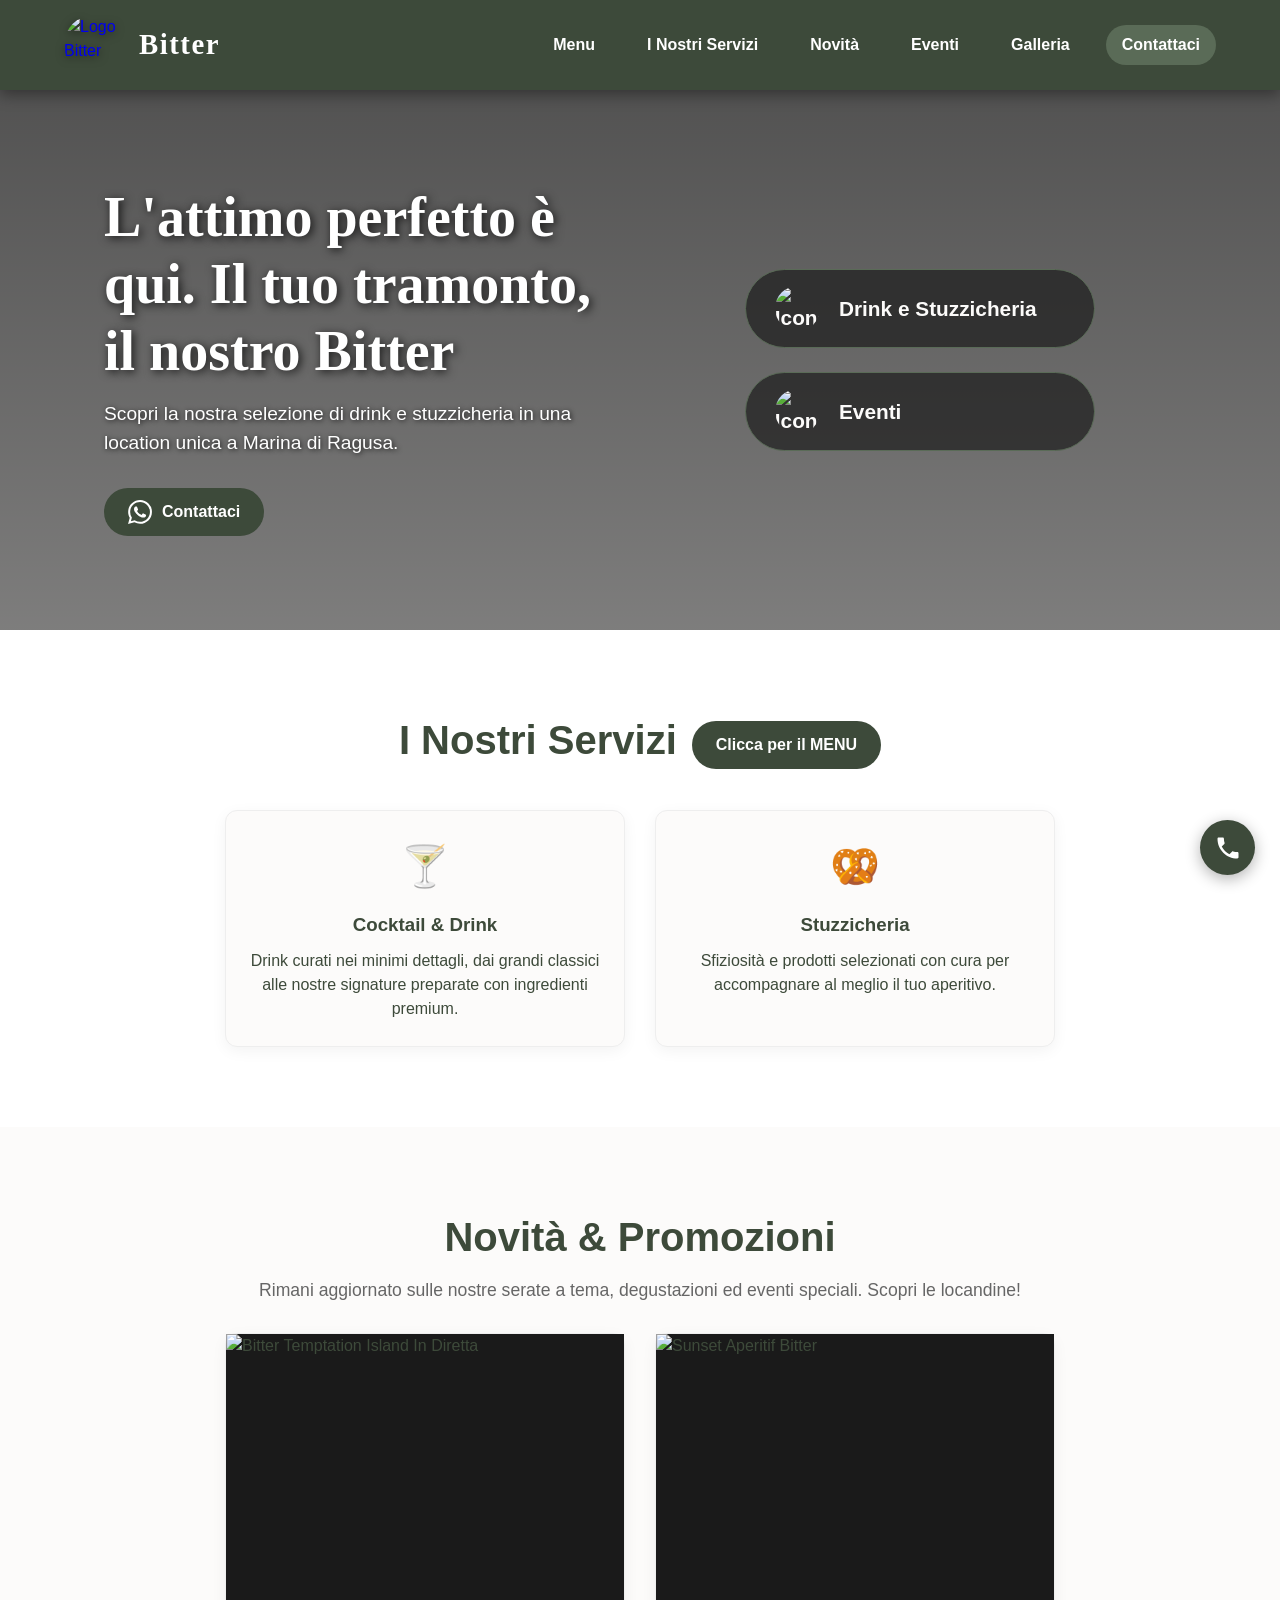
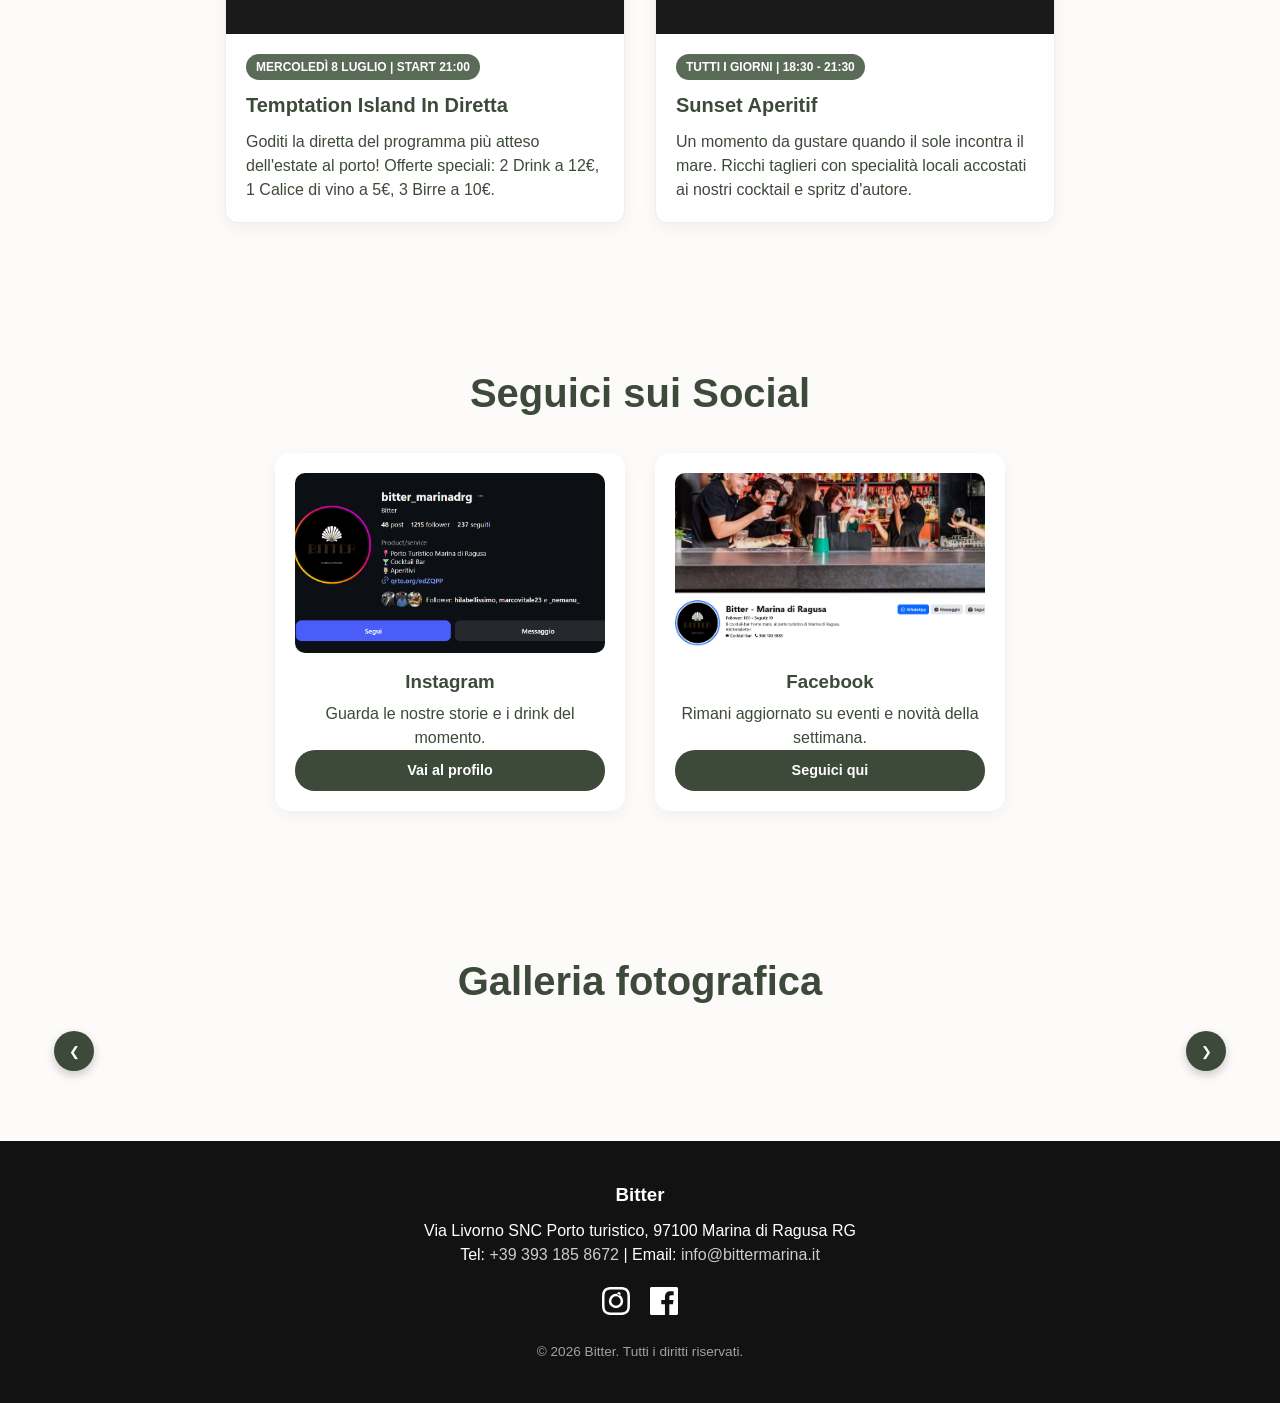
==== commit 4a35b1e8: "A bit of news" ====
--- a/index.html
+++ b/index.html
@@ -33,6 +33,7 @@
             </button>
 
             <nav id="main-nav" role="navigation" aria-label="Menu principale">
+                <a href="menu.html">Menu</a>
                 <a href="#servizi">I Nostri Servizi</a>
                 <a href="#novita">Novità</a>
                 <a href="eventi.html">Eventi</a>
@@ -60,18 +61,15 @@
 
             <!-- Lato Destro: Icone Cliccabili -->
             <div class="hero-icons">
-                <a href="staff.html" class="hero-icon-link">
-                    <img src="img/staff_icon.jpg" alt="Icona Staff">
-                    <span>Staff</span>
+                <a href="menu.html" class="hero-icon-link">
+                    <img src="img/menu_icon.jpg" alt="Icona Drink e Stuzzicheria">
+                    <span>Drink e Stuzzicheria</span>
                 </a>
                 <a href="eventi.html" class="hero-icon-link">
                     <img src="img/eventi_icon.jpg" alt="Icona Eventi">
                     <span>Eventi</span>
                 </a>
-                <a href="menu.html" class="hero-icon-link">
-                    <img src="img/menu_icon.jpg" alt="Icona Drink e Stuzzicheria">
-                    <span>Drink e Stuzzicheria</span>
-                </a>
+                 
             </div>
 
         </div>
@@ -89,15 +87,19 @@
             <div class="services-grid">
                 <div class="service-card">
                     <div class="service-icon">🍸</div>
-                    <h3>Cocktail & Drink</h3>
-                    <p>Drink curati nei minimi dettagli, dai grandi classici alle nostre signature preparate con
+                    <a href="menu.html#drink-section" aria-label="Vai al menu - sezione Drink" style="text-decoration: none; color: inherit;">
+                        <h3>Cocktail & Drink</h3>
+                        <p>Drink curati nei minimi dettagli, dai grandi classici alle nostre signature preparate con
                         ingredienti premium.</p>
+                    </a>
                 </div>
                 <div class="service-card">
                     <div class="service-icon">🥨</div>
-                    <h3>Stuzzicheria</h3>
-                    <p>Sfiziosità e prodotti selezionati con cura per accompagnare al meglio il tuo aperitivo.
-                    </p>
+                    <a href="menu.html#aperitivi-section" aria-label="Vai al menu - sezione Stuzzicheria" style="text-decoration: none; color: inherit;">
+                        <h3>Stuzzicheria</h3>
+                        <p>Sfiziosità e prodotti selezionati con cura per accompagnare al meglio il tuo aperitivo.
+                        </p>
+                    </a>
                 </div>
             </div>
         </section>
@@ -109,16 +111,59 @@
                 Scopri le locandine!</p>
             <div class="news-container">
                 <!--INIZIO BLOCCO LOCANDINE-->
+
+                <!-- Locandina 6: Temptation Island -->
                 <div class="news-card">
-                    <img src="img/locandine/locandina1.jpg" alt="Promo Tramonto" class="event-poster">
+                    <div class="poster-wrapper">
+                        <img src="img/locandine/locandina6.jpg" alt="Bitter Temptation Island In Diretta" class="event-poster">
+                    </div>
                     <div class="news-details">
-                        <span class="news-date">Tutti i giorni</span>
-                        <h3>Aperitivo al Tramonto</h3>
-                        <p>Goditi la magia di Marina di Ragusa: prenota il tuo tavolo per l'ora dell'aperitivo e
-                            lasciati sorprendere dalle nostre proposte.</p>
-                    </div>
-                </div>
+                        <span class="news-date">Mercoledì 8 Luglio | Start 21:00</span>
+                        <h3>Temptation Island In Diretta</h3>
+                        <p>Goditi la diretta del programma più atteso dell'estate al porto! Offerte speciali: 2 Drink a
+                            12€, 1 Calice di vino a 5€, 3 Birre a 10€.</p>
+                    </div>
+                </div>
+                
+                <!-- Locandina 5: Sunset Aperitif -->
+                <div class="news-card">
+                    <div class="poster-wrapper">
+                        <img src="img/locandine/locandina5.jpg" alt="Sunset Aperitif Bitter" class="event-poster">
+                    </div>
+                    <div class="news-details">
+                        <span class="news-date">Tutti i giorni | 18:30 - 21:30</span>
+                        <h3>Sunset Aperitif</h3>
+                        <p>Un momento da gustare quando il sole incontra il mare. Ricchi taglieri con specialità locali
+                            accostati ai nostri cocktail e spritz d'autore.</p>
+                    </div>
+                </div>
+
                 <!--Aggiungi altre!!!-->
+            </div>
+        </section>
+
+        <!-- SEZIONE SOCIAL PREVIEW -->
+        <section id="social-preview" class="social-section">
+            <h2>Seguici sui Social</h2>
+            <div class="social-cards">
+                <!-- Card Instagram -->
+                <a href="https://www.instagram.com/bitter_marinadrg/" target="_blank" class="social-card">
+                    <div class="social-img-wrapper">
+                        <img src="img/igPrev.jpg" alt="Anteprima profilo Instagram Bitter" class="social-img">
+                    </div>
+                    <h3>Instagram</h3>
+                    <p>Guarda le nostre storie e i drink del momento.</p>
+                    <span class="social-link-btn">Vai al profilo</span>
+                </a>
+                <!-- Card Facebook -->
+                <a href="https://www.facebook.com/bittermarinadiragusa" target="_blank" class="social-card">
+                    <div class="social-img-wrapper">
+                        <img src="img/fbPrev.jpg" alt="Anteprima profilo Facebook Bitter" class="social-img">
+                    </div>
+                    <h3>Facebook</h3>
+                    <p>Rimani aggiornato su eventi e novità della settimana.</p>
+                    <span class="social-link-btn">Seguici qui</span>
+                </a>
             </div>
         </section>
 
--- a/style.css
+++ b/style.css
@@ -838,6 +838,73 @@
     background: var(--primary-hover);
 }
 
+/* --- STILE CARDS CON IMMAGINI --- */
+.social-img-wrapper {
+    width: 100%;
+    height: 180px;
+    /* Altezza fissa per uniformità */
+    overflow: hidden;
+    border-radius: 10px;
+    margin-bottom: 15px;
+}
+
+.social-img {
+    width: 100%;
+    height: 100%;
+    object-fit: cover;
+    /* Mantiene le proporzioni senza deformare */
+    transition: transform 0.5s ease;
+}
+
+.social-card:hover .social-img {
+    transform: scale(1.08);
+    /* Effetto zoom elegante */
+}
+
+.social-section {
+    background: var(--bg-color);
+    padding: 60px 5%;
+    text-align: center;
+}
+
+.social-cards {
+    display: flex;
+    justify-content: center;
+    gap: 30px;
+    flex-wrap: wrap;
+    margin-top: 30px;
+}
+
+.social-card {
+    background: white;
+    padding: 20px;
+    border-radius: 15px;
+    width: 100%;
+    max-width: 350px;
+    text-decoration: none;
+    color: var(--text-dark);
+    box-shadow: 0 4px 15px rgba(0, 0, 0, 0.05);
+    transition: transform 0.3s ease, box-shadow 0.3s ease;
+    display: flex;
+    flex-direction: column;
+}
+
+.social-card h3 {
+    color: var(--primary);
+    margin-bottom: 5px;
+}
+
+.social-link-btn {
+    display: inline-block;
+    margin-top: auto;
+    padding: 10px 20px;
+    background: var(--primary);
+    color: white;
+    border-radius: 20px;
+    font-size: 0.9rem;
+    font-weight: bold;
+}
+
 /* =========================================
    MEDIA QUERIES - IL VERO RESPONSIVE
    ========================================= */
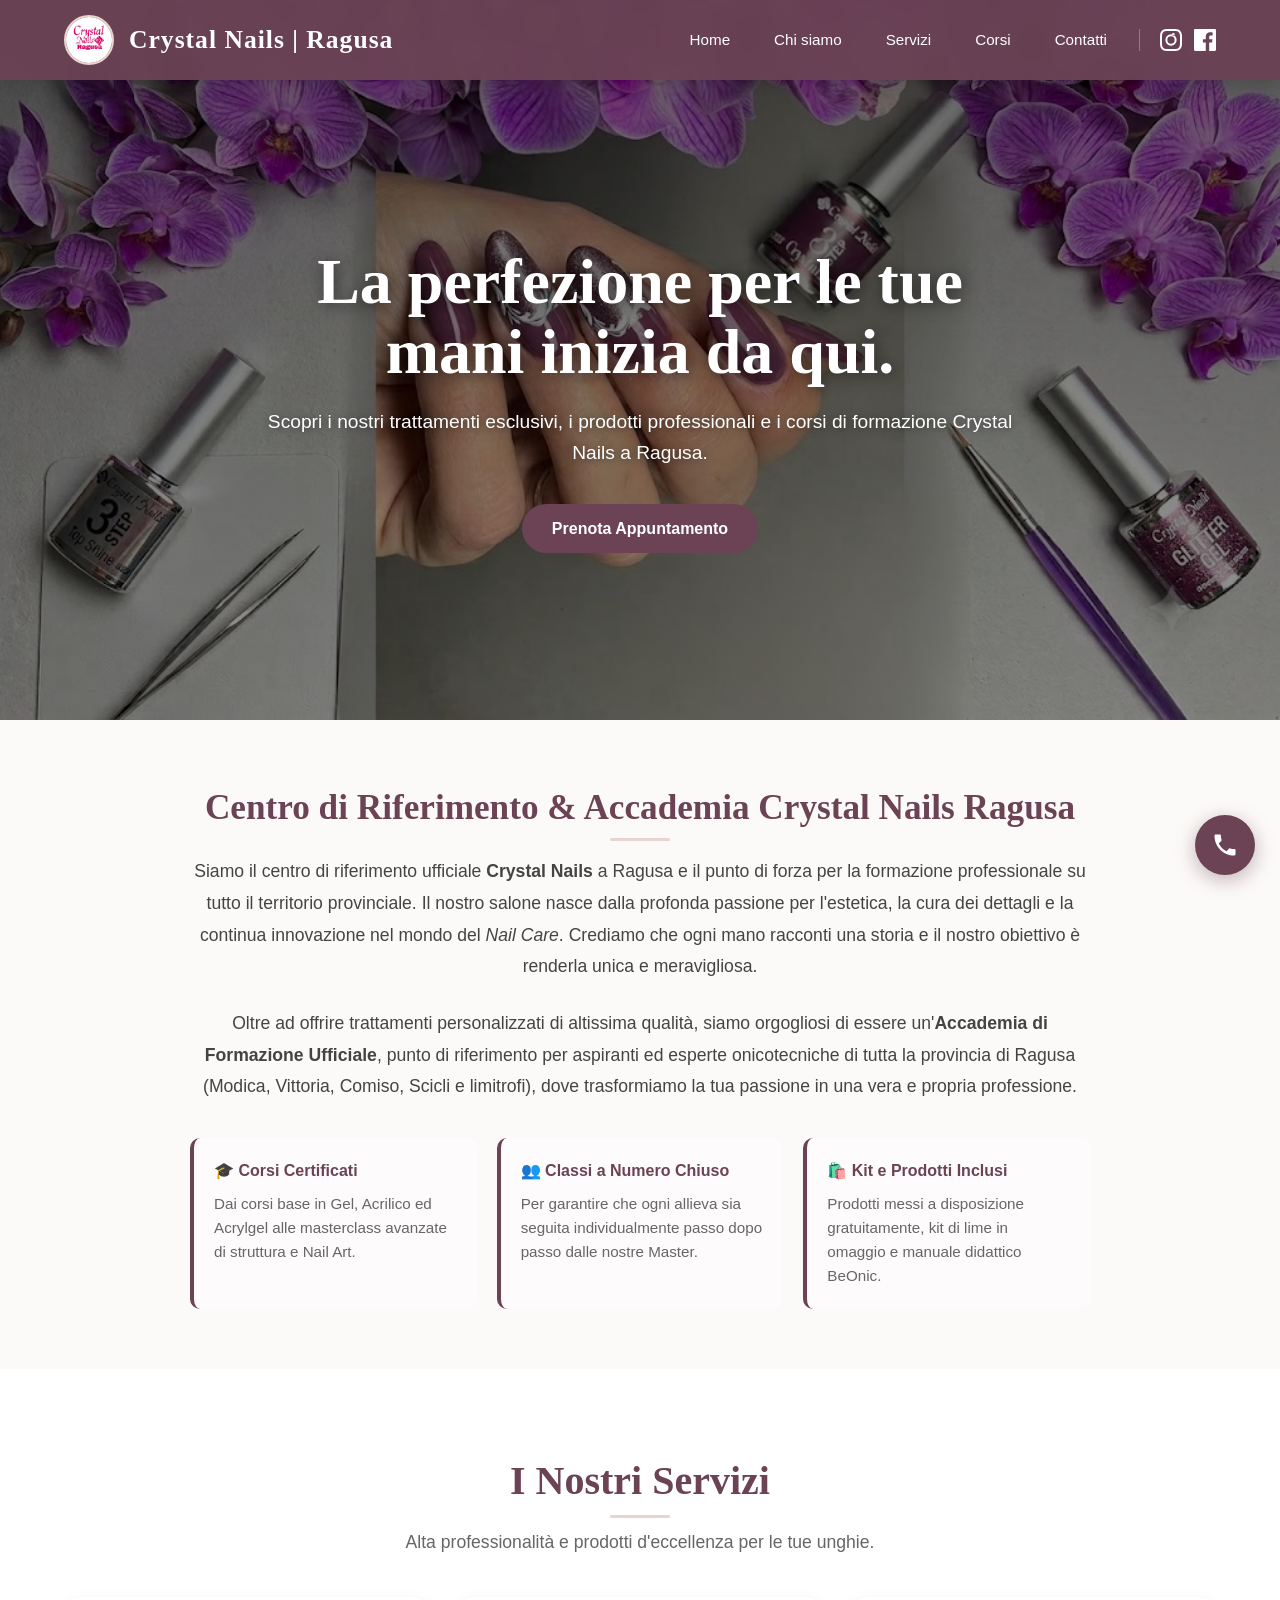
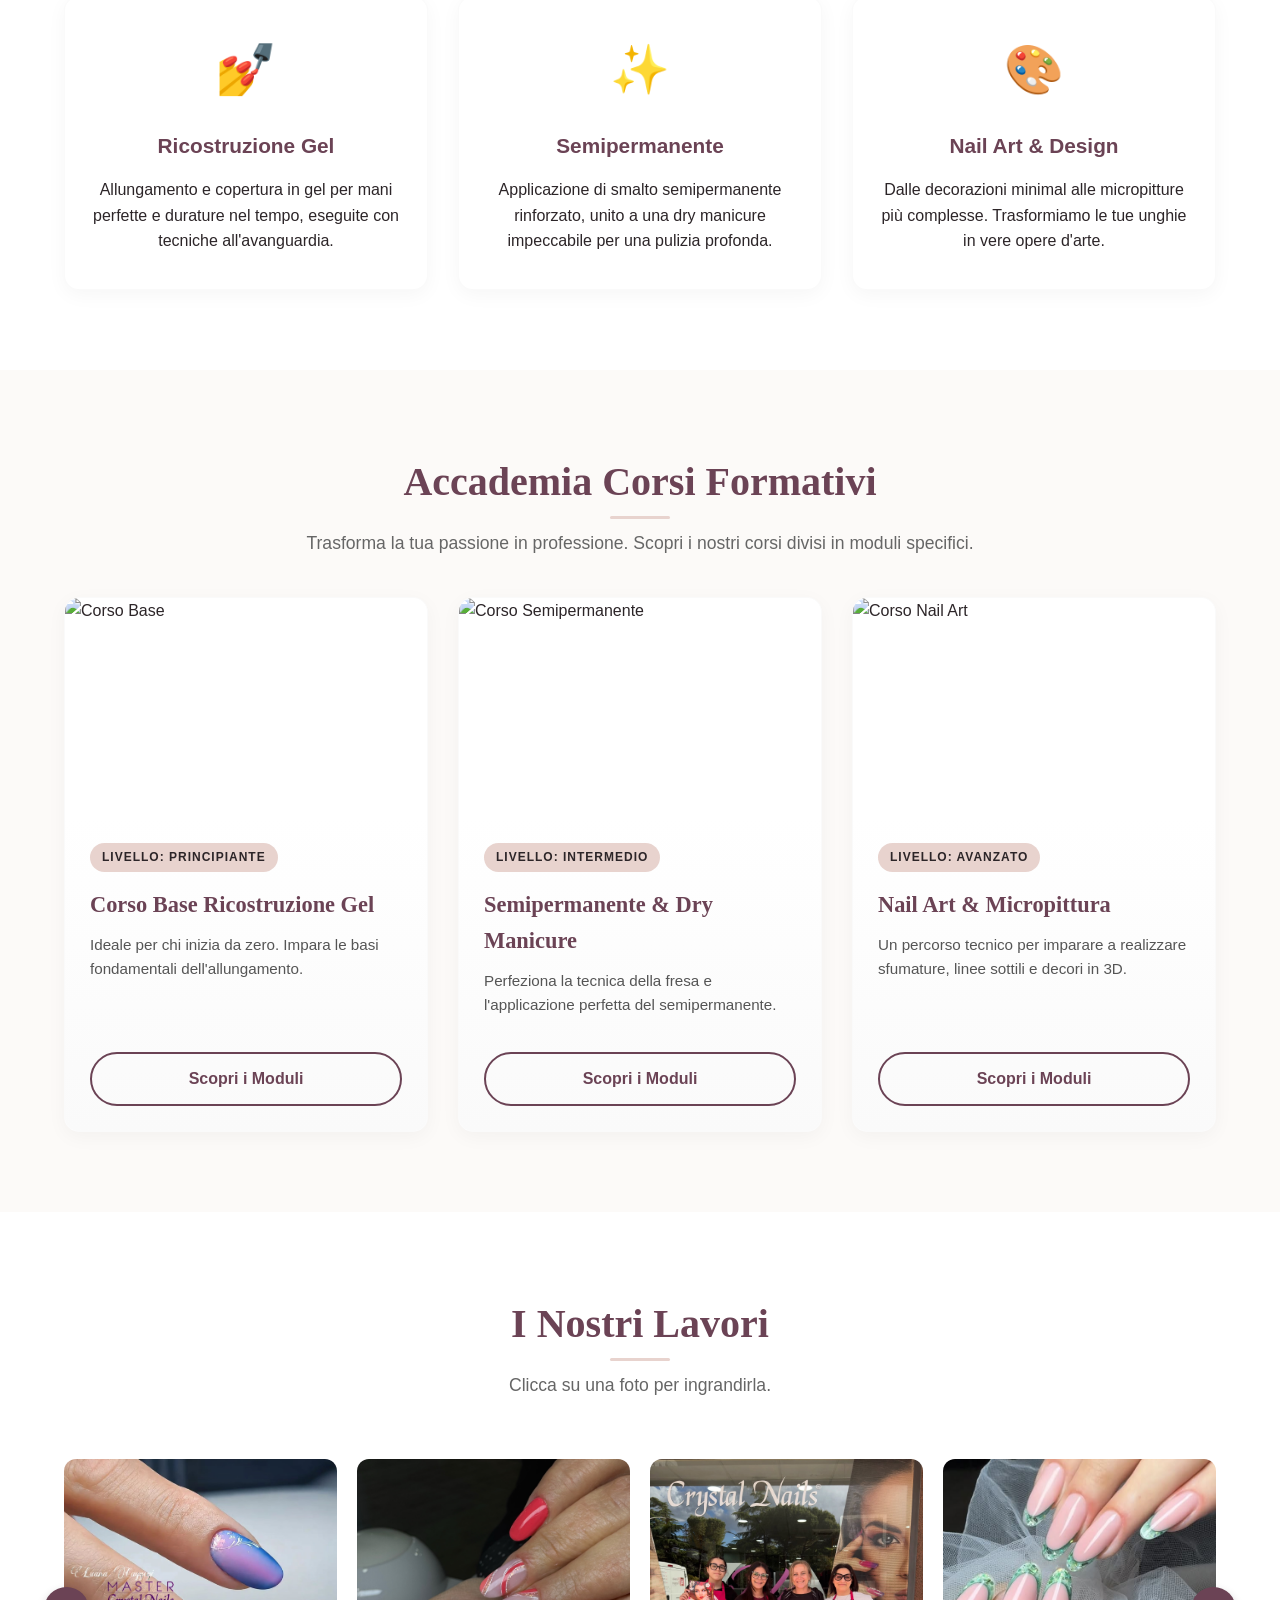
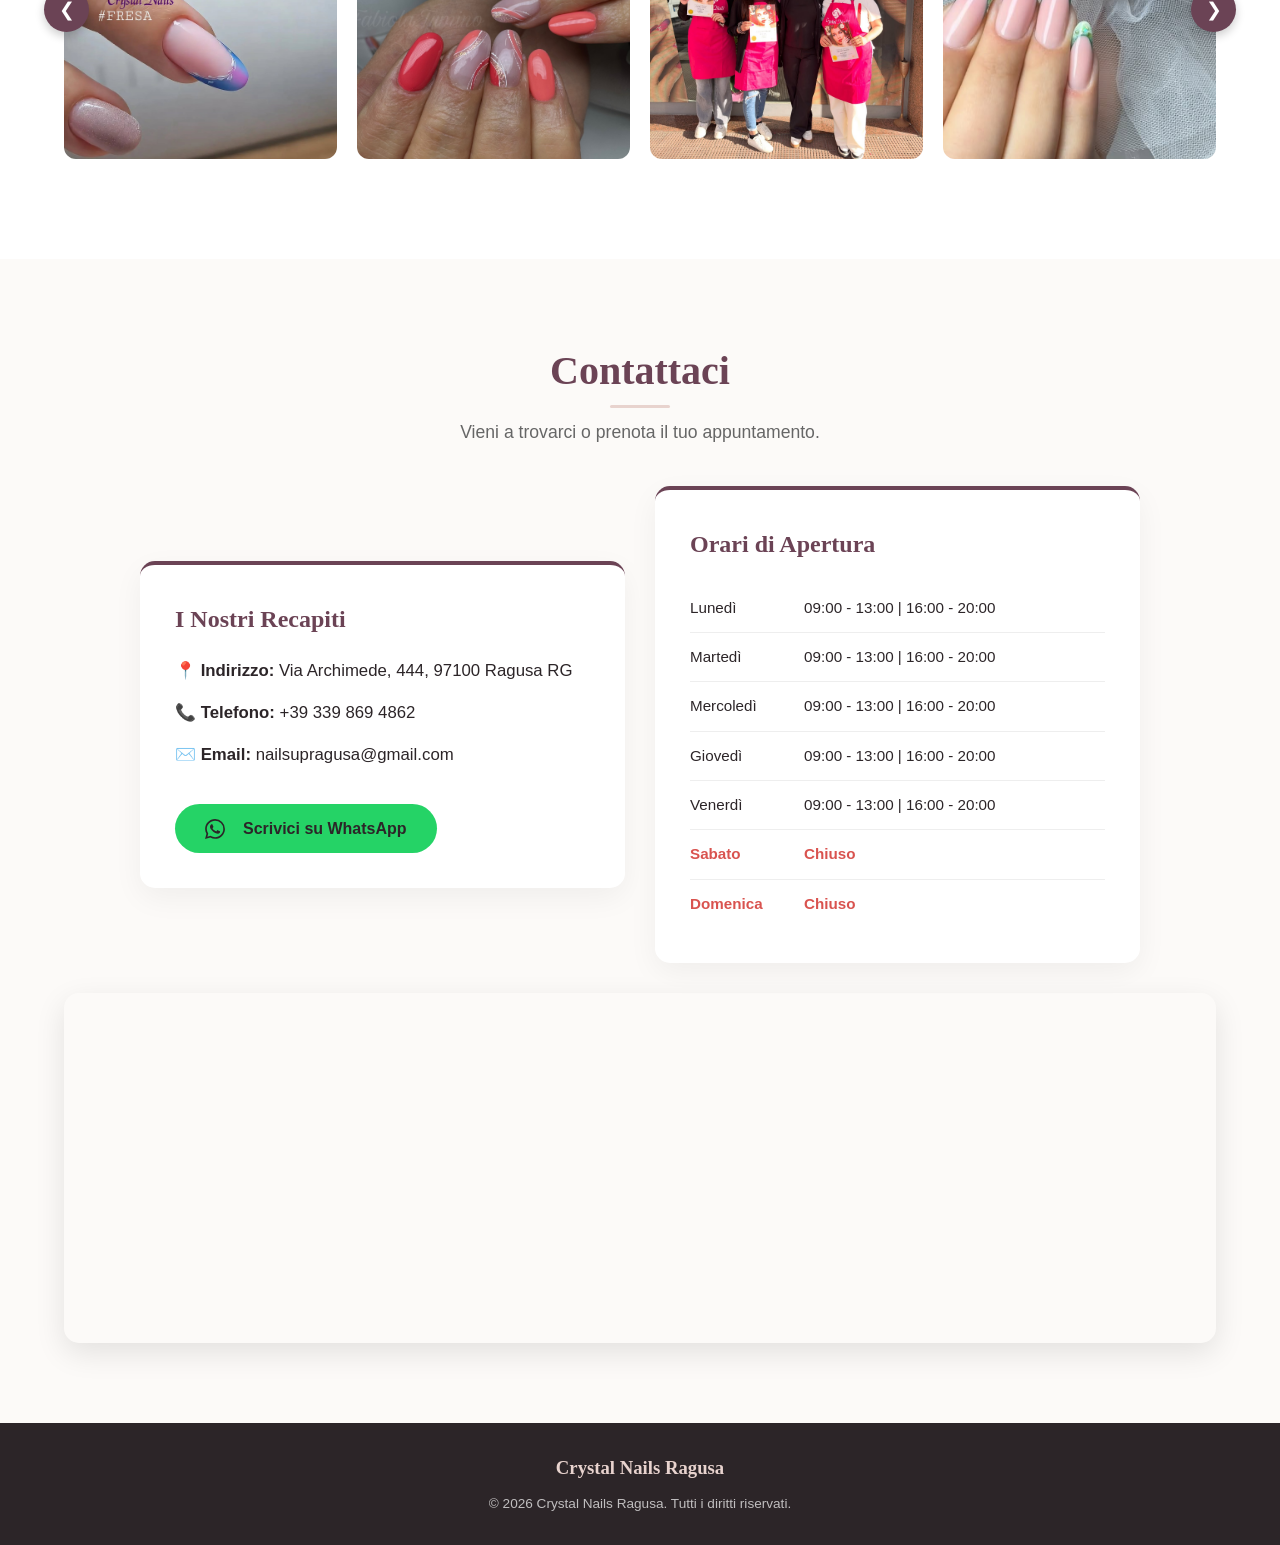
==== commit e49ae3de: "test" ====
--- a/index.html
+++ b/index.html
@@ -4,16 +4,10 @@
 <head>
     <meta charset="UTF-8">
     <meta name="viewport" content="width=device-width, initial-scale=1.0">
-
-    <title>Bitter | Marina di Ragusa</title>
+    <title>Crystal Nails Ragusa | Ricostruzione Unghie, Nail Art & Corsi</title>
     <meta name="description"
-        content="Bitter a Marina di Ragusa: vieni a scoprire la nostra selezione di vini, taglieri ed eventi esclusivi al tramonto.">
-    <meta name="keywords"
-        content="Bitter Marina di Ragusa, aperitivo Marina di Ragusa, vini, taglieri, eventi, tramonto, cocktail bar">
-    <meta name="author" content="Bitter">
-    <meta name="robots" content="index, follow">
-    <link rel="icon" href="img/icon.png" type="image/png">
-
+        content="Centro e rivendita Crystal Nails a Ragusa. Scopri i migliori prodotti per ricostruzione unghie, semipermanente, corsi di formazione e trattamenti nail art esclusivi.">
+    <link rel="icon" href="img/logo.png" type="image/png">
     <link rel="stylesheet" href="style.css">
 </head>
 
@@ -22,8 +16,8 @@
     <header class="main-header">
         <div class="header-overlay">
             <a href="index.html" class="logo-container" style="text-decoration: none;">
-                <img src="img/logo.png" alt="Logo Bitter" class="logo" width="50" height="50">
-                <h1>Bitter</h1>
+                <img src="img/logo.png" alt="Logo Crystal Nails Ragusa" class="logo" width="50" height="50">
+                <h1>Crystal Nails | Ragusa</h1>
             </a>
 
             <button class="hamburger" aria-expanded="false" aria-label="Apri menu principale" aria-controls="main-nav">
@@ -33,181 +27,241 @@
             </button>
 
             <nav id="main-nav" role="navigation" aria-label="Menu principale">
-                <a href="menu.html">Menu</a>
-                <a href="#servizi">I Nostri Servizi</a>
-                <a href="#novita">Novità</a>
-                <a href="eventi.html">Eventi</a>
-                <a href="#galleria">Galleria</a>
-                <a href="contatti.html" class="nav-highlight">Contattaci</a>
+                <a href="index.html">Home</a>
+                <a href="#chi-siamo">Chi siamo</a>
+                <a href="#servizi">Servizi</a>
+                <a href="#corsi">Corsi</a>
+                <a href="#contatti">Contatti</a>
+                <div class="nav-socials">
+                    <a href="https://www.instagram.com/crystalnailsragusa/" target="_blank" aria-label="Instagram">
+                        <svg viewBox="0 0 24 24" width="22" height="22" fill="currentColor">
+                            <path
+                                d="M12 2.163c3.204 0 3.584.012 4.85.07 3.252.148 4.771 1.691 4.919 4.919.058 1.265.069 1.645.069 4.849 0 3.205-.012 3.584-.069 4.849-.149 3.225-1.664 4.771-4.919 4.919-1.266.058-1.644.07-4.85.07-3.204 0-3.584-.012-4.849-.07-3.26-.149-4.771-1.699-4.919-4.92-.058-1.265-.07-1.644-.07-4.849 0-3.204.013-3.583.07-4.849.149-3.227 1.664-4.771 4.919-4.919 1.266-.057 1.645-.069 4.849-.069zM12 0C8.741 0 8.333.014 7.053.072 2.695.272.273 2.69.073 7.052.014 8.333 0 8.741 0 12c0 3.259.014 3.668.072 4.948.2 4.358 2.618 6.78 6.98 6.98C8.333 23.986 8.741 24 12 24c3.259 0 3.668-.014 4.948-.072 4.354-.2 6.782-2.618 6.979-6.98.059-1.28.073-1.689.073-4.948 0-3.259-.014-3.667-.072-4.947-.196-4.354-2.617-6.78-6.979-6.98C15.668.014 15.259 0 12 0zm0 5.838a6.162 6.162 0 100 12.324 6.162 6.162 0 000-12.324zM12 16a4 4 0 110-8 4 4 0 010 8zm3.98-10.169a1.44 1.44 0 11-2.88 0 1.44 1.44 0 012.88 0z" />
+                        </svg>
+                    </a>
+                    <a href="https://www.facebook.com/nailsupragusa/?locale=it_IT" target="_blank" aria-label="Facebook">
+                        <svg viewBox="0 0 24 24" width="22" height="22" fill="currentColor">
+                            <path
+                                d="M22.675 0H1.325C.593 0 0 .593 0 1.325v21.351C0 23.407.593 24 1.325 24H12.82v-9.294H9.692v-3.622h3.128V8.413c0-3.1 1.893-4.788 4.659-4.788 1.325 0 2.463.099 2.795.143v3.24l-1.918.001c-1.504 0-1.795.715-1.795 1.763v2.313h3.587l-.467 3.622h-3.12V24h6.116c.73 0 1.323-.593 1.323-1.325V1.325C24 .593 23.407 0 22.675 0z" />
+                        </svg>
+                    </a>
+                </div>
             </nav>
         </div>
 
-        <!-- Hero Section Aggiornata: Divisa a Metà -->
         <div class="hero-content split-layout">
-
-            <!-- Lato Sinistro: Titolo, Sottotitolo e Immagine Prenotazione -->
-            <div class="hero-text">
-                <h2>L'attimo perfetto è qui. Il tuo tramonto, il nostro Bitter</h2>
-                <p>Scopri la nostra selezione di drink e stuzzicheria in una location unica a Marina di Ragusa.</p>
-
-                <a href="contatti.html" class="btn">
-                    <svg viewBox="0 0 24 24" width="24" height="24" fill="currentColor" aria-hidden="true">
-                        <path
-                            d="M17.472 14.382c-.297-.149-1.758-.867-2.03-.967-.273-.099-.471-.148-.67.15-.197.297-.767.966-.94 1.164-.173.199-.347.223-.644.075-.297-.15-1.255-.463-2.39-1.475-.883-.788-1.48-1.761-1.653-2.059-.173-.297-.018-.458.13-.606.134-.133.298-.347.446-.52.149-.174.198-.298.298-.497.099-.198.05-.371-.025-.52-.075-.149-.669-1.612-.916-2.207-.242-.579-.487-.5-.669-.51a12.8 12.8 0 0 0-.57-.01c-.198 0-.52.074-.792.372-.272.297-1.04 1.016-1.04 2.479 0 1.462 1.065 2.875 1.213 3.074.149.198 2.096 3.2 5.077 4.487.709.306 1.262.489 1.694.625.712.227 1.36.195 1.871.118.571-.085 1.758-.719 2.006-1.413.248-.694.248-1.289.173-1.413-.074-.124-.272-.198-.57-.347m-5.421 7.403h-.004a9.87 9.87 0 0 1-5.031-1.378l-.361-.214-3.741.982.998-3.648-.235-.374a9.86 9.86 0 0 1-1.51-5.26c.001-5.45 4.436-9.884 9.888-9.884 2.64 0 5.122 1.03 6.988 2.898a9.825 9.825 0 0 1 2.893 6.994c-.003 5.45-4.437 9.884-9.885 9.884m8.413-18.297A11.815 11.815 0 0 0 12.05 0C5.495 0 .16 5.335.157 11.892c0 2.096.547 4.142 1.588 5.945L.057 24l6.305-1.654a11.882 11.882 0 0 0 5.683 1.448h.005c6.554 0 11.89-5.335 11.893-11.893a11.821 11.821 0 0 0-3.48-8.413Z" />
-                    </svg>
-                    Contattaci
-                </a>
-            </div>
-
-            <!-- Lato Destro: Icone Cliccabili -->
-            <div class="hero-icons">
-                <a href="menu.html" class="hero-icon-link">
-                    <img src="img/menu_icon.jpg" alt="Icona Drink e Stuzzicheria">
-                    <span>Drink e Stuzzicheria</span>
-                </a>
-                <a href="eventi.html" class="hero-icon-link">
-                    <img src="img/eventi_icon.jpg" alt="Icona Eventi">
-                    <span>Eventi</span>
-                </a>
-                 
-            </div>
-
+            <div class="hero-text fade-in">
+                <h2>La perfezione per le tue mani inizia da qui.</h2>
+                <p>Scopri i nostri trattamenti esclusivi, i prodotti professionali e i corsi di formazione Crystal Nails
+                    a Ragusa.</p>
+                <a href="#contatti" class="btn">Prenota Appuntamento</a>
+            </div>
         </div>
     </header>
 
     <main id="main-content">
 
+        <!-- SEZIONE CHI SIAMO -->
+        <section class="about-section container fade-in" style="padding: 60px 20px;" id="chi-siamo">
+            <div style="max-width: 900px; margin: 0 auto; text-align: center;">
+                <h2 style="color: var(--primary); font-size: 2.2rem; margin-bottom: 20px;">
+                    Centro di Riferimento & Accademia Crystal Nails Ragusa
+                </h2>
+                <p style="font-size: 1.1rem; line-height: 1.8; color: #444; margin-bottom: 25px;">
+                    Siamo il centro di riferimento ufficiale <strong>Crystal Nails</strong> a Ragusa e il punto di forza per la
+                    formazione professionale su tutto il territorio provinciale. Il nostro salone nasce dalla profonda passione
+                    per l'estetica, la cura dei dettagli e la continua innovazione nel mondo del <em>Nail Care</em>. Crediamo
+                    che ogni mano racconti una storia e il nostro obiettivo è renderla unica e meravigliosa.
+                </p>
+                <p style="font-size: 1.1rem; line-height: 1.8; color: #444; margin-bottom: 35px;">
+                    Oltre ad offrire trattamenti personalizzati di altissima qualità, siamo orgogliosi di essere
+                    un'<strong>Accademia di Formazione Ufficiale</strong>, punto di riferimento per aspiranti ed esperte
+                    onicotecniche di tutta la provincia di Ragusa (Modica, Vittoria, Comiso, Scicli e limitrofi), dove
+                    trasformiamo la tua passione in una vera e propria professione.
+                </p>
+        
+                <!-- PUNTI DI FORZA ACCADEMIA -->
+                <div
+                    style="display: grid; grid-template-columns: repeat(auto-fit, minmax(250px, 1fr)); gap: 20px; text-align: left; margin-top: 30px;">
+                    <div
+                        style="background: #fdfbfb; padding: 20px; border-radius: 10px; border-left: 4px solid var(--accent, var(--primary));">
+                        <h4 style="color: var(--primary); margin-bottom: 8px;">🎓 Corsi Certificati</h4>
+                        <p style="font-size: 0.95rem; color: #666; margin: 0;">Dai corsi base in Gel, Acrilico ed Acrylgel alle
+                            masterclass avanzate di struttura e Nail Art.</p>
+                    </div>
+                    <div
+                        style="background: #fdfbfb; padding: 20px; border-radius: 10px; border-left: 4px solid var(--accent, var(--primary));">
+                        <h4 style="color: var(--primary); margin-bottom: 8px;">👥 Classi a Numero Chiuso</h4>
+                        <p style="font-size: 0.95rem; color: #666; margin: 0;">Per garantire che ogni allieva sia seguita
+                            individualmente passo dopo passo dalle nostre Master.</p>
+                    </div>
+                    <div
+                        style="background: #fdfbfb; padding: 20px; border-radius: 10px; border-left: 4px solid var(--accent, var(--primary));">
+                        <h4 style="color: var(--primary); margin-bottom: 8px;">🛍️ Kit e Prodotti Inclusi</h4>
+                        <p style="font-size: 0.95rem; color: #666; margin: 0;">Prodotti messi a disposizione gratuitamente, kit
+                            di lime in omaggio e manuale didattico BeOnic.</p>
+                    </div>
+                </div>
+            </div>
+        </section>
+
         <!-- SEZIONE SERVIZI -->
         <section id="servizi" class="services-section fade-in">
-            <div class="service-header">
-                <h2>I Nostri Servizi</h2>
-                <a href="menu.html" class="btn btn-primary">Clicca per il MENU</a>
-            </div>
-            <p class="section-subtitle"><!---DA POTER AGGIUNGERE FACOLTATIVAMENTE--></p>
+            <h2>I Nostri Servizi</h2>
+            <p class="section-subtitle">Alta professionalità e prodotti d'eccellenza per le tue unghie.</p>
             <div class="services-grid">
                 <div class="service-card">
-                    <div class="service-icon">🍸</div>
-                    <a href="menu.html#drink-section" aria-label="Vai al menu - sezione Drink" style="text-decoration: none; color: inherit;">
-                        <h3>Cocktail & Drink</h3>
-                        <p>Drink curati nei minimi dettagli, dai grandi classici alle nostre signature preparate con
-                        ingredienti premium.</p>
-                    </a>
+                    <div class="service-icon">💅</div>
+                    <h3>Ricostruzione Gel</h3>
+                    <p>Allungamento e copertura in gel per mani perfette e durature nel tempo, eseguite con tecniche
+                        all'avanguardia.</p>
                 </div>
                 <div class="service-card">
-                    <div class="service-icon">🥨</div>
-                    <a href="menu.html#aperitivi-section" aria-label="Vai al menu - sezione Stuzzicheria" style="text-decoration: none; color: inherit;">
-                        <h3>Stuzzicheria</h3>
-                        <p>Sfiziosità e prodotti selezionati con cura per accompagnare al meglio il tuo aperitivo.
-                        </p>
-                    </a>
-                </div>
-            </div>
-        </section>
-
-        <!-- SEZIONE NOVITÀ -->
-        <section id="novita" class="news-section fade-in">
-            <h2>Novità & Promozioni</h2>
-            <p class="section-subtitle">Rimani aggiornato sulle nostre serate a tema, degustazioni ed eventi speciali.
-                Scopri le locandine!</p>
+                    <div class="service-icon">✨</div>
+                    <h3>Semipermanente</h3>
+                    <p>Applicazione di smalto semipermanente rinforzato, unito a una dry manicure impeccabile per una
+                        pulizia profonda.</p>
+                </div>
+                <div class="service-card">
+                    <div class="service-icon">🎨</div>
+                    <h3>Nail Art & Design</h3>
+                    <p>Dalle decorazioni minimal alle micropitture più complesse. Trasformiamo le tue unghie in vere
+                        opere d'arte.</p>
+                </div>
+            </div>
+        </section>
+
+        <!-- SEZIONE CORSI -->
+        <section id="corsi" class="news-section fade-in">
+            <h2>Accademia Corsi Formativi</h2>
+            <p class="section-subtitle">Trasforma la tua passione in professione. Scopri i nostri corsi divisi in moduli
+                specifici.</p>
             <div class="news-container">
-                <!--INIZIO BLOCCO LOCANDINE-->
-
-                <!-- Locandina 6: Temptation Island -->
                 <div class="news-card">
                     <div class="poster-wrapper">
-                        <img src="img/locandine/locandina6.jpg" alt="Bitter Temptation Island In Diretta" class="event-poster">
+                        <img src="img/corsi/corso1.jpg" alt="Corso Base" class="event-poster">
                     </div>
                     <div class="news-details">
-                        <span class="news-date">Mercoledì 8 Luglio | Start 21:00</span>
-                        <h3>Temptation Island In Diretta</h3>
-                        <p>Goditi la diretta del programma più atteso dell'estate al porto! Offerte speciali: 2 Drink a
-                            12€, 1 Calice di vino a 5€, 3 Birre a 10€.</p>
-                    </div>
-                </div>
-                
-                <!-- Locandina 5: Sunset Aperitif -->
+                        <span class="news-date">Livello: Principiante</span>
+                        <h3>Corso Base Ricostruzione Gel</h3>
+                        <p>Ideale per chi inizia da zero. Impara le basi fondamentali dell'allungamento.</p>
+                        <a href="corso-base.html" class="btn btn-outline" style="margin-top: 15px; width: 100%;">Scopri
+                            i Moduli</a>
+                    </div>
+                </div>
                 <div class="news-card">
                     <div class="poster-wrapper">
-                        <img src="img/locandine/locandina5.jpg" alt="Sunset Aperitif Bitter" class="event-poster">
+                        <img src="img/corsi/corso2.jpg" alt="Corso Semipermanente" class="event-poster">
                     </div>
                     <div class="news-details">
-                        <span class="news-date">Tutti i giorni | 18:30 - 21:30</span>
-                        <h3>Sunset Aperitif</h3>
-                        <p>Un momento da gustare quando il sole incontra il mare. Ricchi taglieri con specialità locali
-                            accostati ai nostri cocktail e spritz d'autore.</p>
-                    </div>
-                </div>
-
-                <!--Aggiungi altre!!!-->
-            </div>
-        </section>
-
-        <!-- SEZIONE SOCIAL PREVIEW -->
-        <section id="social-preview" class="social-section">
-            <h2>Seguici sui Social</h2>
-            <div class="social-cards">
-                <!-- Card Instagram -->
-                <a href="https://www.instagram.com/bitter_marinadrg/" target="_blank" class="social-card">
-                    <div class="social-img-wrapper">
-                        <img src="img/igPrev.jpg" alt="Anteprima profilo Instagram Bitter" class="social-img">
-                    </div>
-                    <h3>Instagram</h3>
-                    <p>Guarda le nostre storie e i drink del momento.</p>
-                    <span class="social-link-btn">Vai al profilo</span>
-                </a>
-                <!-- Card Facebook -->
-                <a href="https://www.facebook.com/bittermarinadiragusa" target="_blank" class="social-card">
-                    <div class="social-img-wrapper">
-                        <img src="img/fbPrev.jpg" alt="Anteprima profilo Facebook Bitter" class="social-img">
-                    </div>
-                    <h3>Facebook</h3>
-                    <p>Rimani aggiornato su eventi e novità della settimana.</p>
-                    <span class="social-link-btn">Seguici qui</span>
-                </a>
-            </div>
-        </section>
-
-        <!-- SEZIONE GALLERIA -->
+                        <span class="news-date">Livello: Intermedio</span>
+                        <h3>Semipermanente & Dry Manicure</h3>
+                        <p>Perfeziona la tecnica della fresa e l'applicazione perfetta del semipermanente.</p>
+                        <a href="corso-semipermanente.html" class="btn btn-outline"
+                            style="margin-top: 15px; width: 100%;">Scopri i Moduli</a>
+                    </div>
+                </div>
+                <div class="news-card">
+                    <div class="poster-wrapper">
+                        <img src="img/corsi/corso3.jpg" alt="Corso Nail Art" class="event-poster">
+                    </div>
+                    <div class="news-details">
+                        <span class="news-date">Livello: Avanzato</span>
+                        <h3>Nail Art & Micropittura</h3>
+                        <p>Un percorso tecnico per imparare a realizzare sfumature, linee sottili e decori in 3D.</p>
+                        <a href="corso-nailart.html" class="btn btn-outline"
+                            style="margin-top: 15px; width: 100%;">Scopri i Moduli</a>
+                    </div>
+                </div>
+            </div>
+        </section>
+
+        <!-- SEZIONE GALLERIA CON LIGHTBOX -->
         <section id="galleria" class="gallery fade-in">
-            <h2>Galleria fotografica</h2>
+            <h2>I Nostri Lavori</h2>
+            <p class="section-subtitle">Clicca su una foto per ingrandirla.</p>
             <div class="slider-container">
                 <button type="button" class="slider-btn prev-btn" aria-label="Foto precedente">❮</button>
                 <div class="slider-wrapper">
-                    <div class="slider-track" role="region" aria-label="Galleria fotografiche">
-                    </div>
+                    <!-- Il contenuto verrà inserito automaticamente da script.js -->
+                    <div class="slider-track" role="region" aria-label="Galleria fotografica"></div>
                 </div>
                 <button type="button" class="slider-btn next-btn" aria-label="Prossima foto">❯</button>
             </div>
         </section>
 
+        <!-- NUOVA SEZIONE CONTATTI UNIFICATA -->
+        <section id="contatti" class="contact-hub fade-in">
+            <h2>Contattaci</h2>
+            <p class="section-subtitle">Vieni a trovarci o prenota il tuo appuntamento.</p>
+
+            <div class="contact-layout">
+                <div class="contact-card info-card">
+                    <h3>I Nostri Recapiti</h3>
+                    <p><strong>📍 Indirizzo:</strong> Via Archimede, 444, 97100 Ragusa RG</p>
+                    <p><strong>📞 Telefono:</strong> <a href="tel:+39 339 869 4862">+39 339 869 4862</a></p>
+                    <p><strong>✉️ Email:</strong> <a href="mailto:nailsupragusa@gmail.com">nailsupragusa@gmail.com</a></p>
+
+                    <a href="https://wa.me/393398694862" target="_blank" class="btn wa-btn" style="margin-top: 20px;">
+                        <svg viewBox="0 0 24 24" width="20" height="20" fill="currentColor" style="margin-right: 8px;">
+                            <path
+                                d="M17.472 14.382c-.297-.149-1.758-.867-2.03-.967-.273-.099-.471-.148-.67.15-.197.297-.767.966-.94 1.164-.173.199-.347.223-.644.075-.297-.15-1.255-.463-2.39-1.475-.883-.788-1.48-1.761-1.653-2.059-.173-.297-.018-.458.13-.606.134-.133.298-.347.446-.52.149-.174.198-.298.298-.497.099-.198.05-.371-.025-.52-.075-.149-.669-1.612-.916-2.207-.242-.579-.487-.5-.669-.51a12.8 12.8 0 0 0-.57-.01c-.198 0-.52.074-.792.372-.272.297-1.04 1.016-1.04 2.479 0 1.462 1.065 2.875 1.213 3.074.149.198 2.096 3.2 5.077 4.487.709.306 1.262.489 1.694.625.712.227 1.36.195 1.871.118.571-.085 1.758-.719 2.006-1.413.248-.694.248-1.289.173-1.413-.074-.124-.272-.198-.57-.347m-5.421 7.403h-.004a9.87 9.87 0 0 1-5.031-1.378l-.361-.214-3.741.982.998-3.648-.235-.374a9.86 9.86 0 0 1-1.51-5.26c.001-5.45 4.436-9.884 9.888-9.884 2.64 0 5.122 1.03 6.988 2.898a9.825 9.825 0 0 1 2.893 6.994c-.003 5.45-4.437 9.884-9.885 9.884m8.413-18.297A11.815 11.815 0 0 0 12.05 0C5.495 0 .16 5.335.157 11.892c0 2.096.547 4.142 1.588 5.945L.057 24l6.305-1.654a11.882 11.882 0 0 0 5.683 1.448h.005c6.554 0 11.89-5.335 11.893-11.893a11.821 11.821 0 0 0-3.48-8.413Z" />
+                        </svg>
+                        Scrivici su WhatsApp
+                    </a>
+                </div>
+
+                <div class="contact-card hours-card">
+                    <h3>Orari di Apertura</h3>
+                    <table class="orari-table">
+                        <tbody>
+                            <tr>
+                                <td>Lunedì</td>
+                                <td>09:00 - 13:00 | 16:00 - 20:00</td>
+                            </tr>
+                            <tr>
+                                <td>Martedì</td>
+                                <td>09:00 - 13:00 | 16:00 - 20:00</td>
+                            </tr>
+                            <tr>
+                                <td>Mercoledì</td>
+                                <td>09:00 - 13:00 | 16:00 - 20:00</td>
+                            </tr>
+                            <tr>
+                                <td>Giovedì</td>
+                                <td>09:00 - 13:00 | 16:00 - 20:00</td>
+                            </tr>
+                            <tr>
+                                <td>Venerdì</td>
+                                <td>09:00 - 13:00 | 16:00 - 20:00</td>
+                            </tr>
+                            <tr class="closed-day">
+                                <td>Sabato</td>
+                                <td>Chiuso</td>
+                            </tr>
+                            <tr class="closed-day">
+                                <td>Domenica</td>
+                                <td>Chiuso</td>
+                            </tr>
+                        </tbody>
+                    </table>
+                </div>
+            </div>
+
+            <div class="map-container"
+                style="margin-top: 30px; border-radius: 15px; overflow: hidden; box-shadow: 0 10px 30px rgba(0,0,0,0.1);">
+                <iframe src="https://www.google.com/maps?q=Via+Archimede,+444,+97100+Ragusa+RG&output=embed" width="100%"
+                    height="350" style="border:0; display: block;" allowfullscreen="" loading="lazy"></iframe>
+            </div>
+        </section>
+
     </main>
 
-    <!-- FOOTER AGGIORNATO CON DATI BITTER -->
     <footer>
-        <h3>Bitter</h3>
-        <!-- Inserisci l'indirizzo esatto del locale qui sotto -->
-        <p>Via Livorno SNC Porto turistico, 97100 Marina di Ragusa RG</p>
-        <p>Tel: <a href="tel:+393931858672">+39 393 185 8672</a> | Email: <a
-                href="mailto:info@bittermarina.it">info@bittermarina.it</a></p>
-
-        <div class="social-links">
-            <a href="https://www.instagram.com/bitter_marinadrg/" target="_blank" aria-label="Seguici su Instagram">
-                <svg viewBox="0 0 24 24" width="28" height="28" fill="currentColor">
-                    <path
-                        d="M12 2.163c3.204 0 3.584.012 4.85.07 3.252.148 4.771 1.691 4.919 4.919.058 1.265.069 1.645.069 4.849 0 3.205-.012 3.584-.069 4.849-.149 3.225-1.664 4.771-4.919 4.919-1.266.058-1.644.07-4.85.07-3.204 0-3.584-.012-4.849-.07-3.26-.149-4.771-1.699-4.919-4.92-.058-1.265-.07-1.644-.07-4.849 0-3.204.013-3.583.07-4.849.149-3.227 1.664-4.771 4.919-4.919 1.266-.057 1.645-.069 4.849-.069zM12 0C8.741 0 8.333.014 7.053.072 2.695.272.273 2.69.073 7.052.014 8.333 0 8.741 0 12c0 3.259.014 3.668.072 4.948.2 4.358 2.618 6.78 6.98 6.98C8.333 23.986 8.741 24 12 24c3.259 0 3.668-.014 4.948-.072 4.354-.2 6.782-2.618 6.979-6.98.059-1.28.073-1.689.073-4.948 0-3.259-.014-3.667-.072-4.947-.196-4.354-2.617-6.78-6.979-6.98C15.668.014 15.259 0 12 0zm0 5.838a6.162 6.162 0 100 12.324 6.162 6.162 0 000-12.324zM12 16a4 4 0 110-8 4 4 0 010 8zm3.98-10.169a1.44 1.44 0 11-2.88 0 1.44 1.44 0 012.88 0z" />
-                </svg>
-            </a>
-            <a href="https://www.facebook.com/bittermarinadiragusa" target="_blank" aria-label="Seguici su Facebook">
-                <svg viewBox="0 0 24 24" width="28" height="28" fill="currentColor">
-                    <path
-                        d="M22.675 0H1.325C.593 0 0 .593 0 1.325v21.351C0 23.407.593 24 1.325 24H12.82v-9.294H9.692v-3.622h3.128V8.413c0-3.1 1.893-4.788 4.659-4.788 1.325 0 2.463.099 2.795.143v3.24l-1.918.001c-1.504 0-1.795.715-1.795 1.763v2.313h3.587l-.467 3.622h-3.12V24h6.116c.73 0 1.323-.593 1.323-1.325V1.325C24 .593 23.407 0 22.675 0z" />
-                </svg>
-            </a>
-        </div>
-        <p class="copyright">© <span id="year"></span> Bitter. Tutti i diritti riservati.</p>
+        <h3>Crystal Nails Ragusa</h3>
+        <p class="copyright">© <span id="year"></span> Crystal Nails Ragusa. Tutti i diritti riservati.</p>
     </footer>
 
-    <!-- BOTTONE CORNETTA TELEFONICA FLUTTUANTE -->
     <a href="tel:+393931858672" class="tel-floating" aria-label="Chiamaci ora">
         <svg viewBox="0 0 24 24" width="28" height="28" fill="currentColor">
             <path
@@ -215,9 +269,14 @@
         </svg>
     </a>
 
+    <!-- STRUTTURA LIGHTBOX NASCOSTA -->
+    <div id="lightbox" class="lightbox-overlay">
+        <span class="lightbox-close">&times;</span>
+        <img class="lightbox-img" id="lightbox-img" src="" alt="Zoom Immagine">
+    </div>
+
     <script>document.getElementById('year').textContent = new Date().getFullYear();</script>
     <script src="script.js" defer></script>
-
 </body>
 
 </html>
--- a/style.css
+++ b/style.css
@@ -13,10 +13,12 @@
 @keyframes fade-in {
     from {
         opacity: 0;
+        transform: translateY(10px);
     }
 
     to {
         opacity: 1;
+        transform: translateY(0);
     }
 }
 
@@ -31,12 +33,12 @@
 }
 
 :root {
-    --primary: #3d4a3a;
-    --primary-hover: #2d382b;
-    --secondary: #5a6b57;
-    --secondary-hover: #465443;
-    --bg-color: #fcfbfa;
-    --text-dark: #3d4a3a;
+    --primary: #6b4355;
+    --primary-hover: #50303e;
+    --secondary: #e8d3ce;
+    --bg-color: #fcfaf8;
+    --text-dark: #2c2528;
+    --text-light: #ffffff;
     --whatsapp: #25D366;
     --whatsapp-hover: #128C7E;
 }
@@ -44,7 +46,6 @@
 html {
     scroll-behavior: smooth;
     font-size: 100%;
-    /* Resetta il font size base */
 }
 
 * {
@@ -57,7 +58,7 @@
 body {
     background-color: var(--bg-color);
     color: var(--text-dark);
-    line-height: 1.5;
+    line-height: 1.6;
     overflow-x: hidden;
 }
 
@@ -65,10 +66,9 @@
     max-width: 100%;
     height: auto;
     display: block;
-    /* Previene lo spazio extra sotto le immagini */
-}
-
-/* --- BARRA DI NAVIGAZIONE --- */
+}
+
+/* --- HEADER & NAVBAR --- */
 .header-overlay {
     position: fixed;
     top: 0;
@@ -78,10 +78,10 @@
     display: flex;
     justify-content: space-between;
     align-items: center;
-    background: var(--primary);
+    background: rgba(107, 67, 85, 0.95);
     backdrop-filter: blur(10px);
     z-index: 1000;
-    box-shadow: 0 4px 15px rgba(0, 0, 0, 0.4);
+    box-shadow: 0 4px 20px rgba(0, 0, 0, 0.15);
     transition: all 0.3s ease;
 }
 
@@ -93,376 +93,431 @@
 }
 
 header img.logo {
-    height: 60px;
+    height: 50px;
     width: auto;
     object-fit: contain;
-    filter: drop-shadow(0px 2px 4px rgba(0, 0, 0, 0.5));
     border-radius: 50%;
+    border: 2px solid var(--secondary);
 }
 
 header h1 {
     color: #fff;
-    font-size: clamp(1.2rem, 3vw, 1.8rem);
-    /* Ridotto il limite minimo per mobile */
-    font-weight: 700;
-    letter-spacing: 1.5px;
-    font-family: Georgia, 'Times New Roman', Times, serif;
+    font-size: clamp(1.2rem, 3vw, 1.6rem);
+    font-weight: 600;
+    letter-spacing: 1px;
+    font-family: Georgia, serif;
 }
 
 nav {
     display: flex;
     align-items: center;
-}
-
-nav a {
+    gap: 20px;
+}
+
+nav>a {
     position: relative;
-    margin-left: 20px;
-    padding: 8px 16px;
-    border-radius: 20px;
+    padding: 8px 12px;
     color: #fff;
     text-decoration: none;
-    font-weight: 600;
+    font-weight: 500;
+    font-size: 0.95rem;
+    transition: color 0.3s ease;
+}
+
+nav>a::after {
+    content: '';
+    position: absolute;
+    width: 0;
+    height: 2px;
+    bottom: 0;
+    left: 50%;
+    background-color: var(--secondary);
+    transition: all 0.3s ease;
+    transform: translateX(-50%);
+}
+
+nav>a:hover::after,
+.nav-highlight::after {
+    width: 100%;
+}
+
+.nav-socials {
+    display: flex;
+    gap: 12px;
+    border-left: 1px solid rgba(255, 255, 255, 0.3);
+    padding-left: 20px;
+}
+
+.nav-socials a {
+    color: #fff;
     transition: transform 0.3s ease, color 0.3s ease;
-}
-
-nav a::before {
-    content: "";
-    position: absolute;
-    inset: 0;
-    background: var(--secondary);
-    border-radius: inherit;
-    opacity: 0;
-    transform: scale(0.85);
-    transition: opacity 0.3s ease, transform 0.3s ease;
-    z-index: -1;
-}
-
-nav a:hover {
-    color: white;
-    transform: scale(0.95);
-}
-
-nav a:hover::before,
-.nav-highlight::before {
-    opacity: 1;
-    transform: scale(1);
-}
-
-.nav-highlight::before {
-    background: var(--secondary);
+    display: grid;
+    place-items: center;
+}
+
+.nav-socials a:hover {
+    color: var(--secondary);
+    transform: translateY(-3px);
 }
 
 /* --- HERO SECTION --- */
 .main-header {
     width: 100%;
-    min-height: 70vh;
-    background: linear-gradient(rgba(0, 0, 0, 0.7), rgba(0, 0, 0, 0.5)), url('img/header.jpg') center/cover no-repeat;
-    position: relative;
-    display: flex;
-    flex-direction: column;
-    padding-top: 90px;
-}
-
-.slim-header {
-    min-height: 10vh;
-}
-
-.hero-content {
-    flex: 1;
+    min-height: 80vh;
+    background: linear-gradient(rgba(0, 0, 0, 0.6), rgba(0, 0, 0, 0.4)), url('img/header.jpg') center/cover no-repeat;
     display: flex;
     flex-direction: column;
     justify-content: center;
-    align-items: center;
+    padding-top: 80px;
+}
+
+.hero-content {
     text-align: center;
+    color: white;
     padding: 40px 5%;
-    color: white;
-}
-
-.split-layout {
-    display: flex;
-    flex-direction: row;
-    align-items: center;
-    justify-content: space-between;
-    max-width: 1200px;
+    max-width: 900px;
     margin: 0 auto;
-    width: 100%;
-    gap: 3rem;
-}
-
-.hero-text {
-    flex: 1;
-    text-align: left;
-    display: flex;
-    flex-direction: column;
-    align-items: flex-start;
 }
 
 .hero-text h2 {
-    font-size: clamp(1.8rem, 5vw, 3.5rem);
-    /* Ridotto il limite minimo */
-    text-shadow: 2px 2px 10px rgba(0, 0, 0, 0.8);
-    margin-bottom: 15px;
+    font-size: clamp(2.2rem, 5vw, 4rem);
+    margin-bottom: 20px;
     font-family: Georgia, serif;
-    line-height: 1.2;
+    line-height: 1.1;
+    text-shadow: 2px 2px 15px rgba(0, 0, 0, 0.5);
 }
 
 .hero-text p {
-    font-size: clamp(0.95rem, 2vw, 1.2rem);
-    text-shadow: 1px 1px 5px rgba(0, 0, 0, 0.8);
-    max-width: 600px;
-    margin-bottom: 30px;
-}
-
-.booking-link {
-    display: inline-block;
-    transition: transform 0.3s ease;
-}
-
-.booking-link:hover {
-    transform: scale(1.02);
-}
-
-.booking-img {
-    max-width: 100%;
-    border-radius: 12px;
-    box-shadow: 0 4px 15px rgba(0, 0, 0, 0.2);
-}
-
-.hero-icons {
-    flex: 1;
-    display: flex;
-    flex-direction: column;
-    gap: 1.5rem;
-    /* Gap ridotto leggermente per coesione */
-    align-items: center;
-    width: 100%;
-}
-
-.hero-icon-link {
-    display: flex;
-    align-items: center;
-    gap: 1.2rem;
-    text-decoration: none;
-    color: var(--bg-color);
-    font-size: clamp(1rem, 2vw, 1.3rem);
-    font-weight: bold;
-    background: rgba(28, 28, 28, 0.7);
-    padding: 1rem 1.8rem;
-    border-radius: 50px;
-    width: 100%;
-    max-width: 350px;
-    transition: all 0.3s ease;
-    border: 1px solid var(--secondary);
-}
-
-.hero-icon-link:hover {
-    transform: translateY(-5px);
-    background: var(--primary);
-    box-shadow: 0 8px 20px rgba(0, 0, 0, 0.3);
-}
-
-.hero-icon-link img {
-    width: 45px;
-    height: 45px;
-    border-radius: 50%;
-    object-fit: cover;
-}
-
-/* --- MODALE E BOTTONI --- */
-.modal-overlay {
-    position: fixed;
-    top: 0;
-    left: 0;
-    width: 100%;
-    height: 100%;
-    background: rgba(0, 0, 0, 0.7);
-    display: flex;
-    justify-content: center;
-    align-items: center;
-    z-index: 2000;
-}
-
-.modal-content {
-    background: white;
-    padding: 30px;
-    border-radius: 15px;
-    text-align: center;
-    max-width: 400px;
-    width: 90%;
-    box-shadow: 0 10px 30px rgba(0, 0, 0, 0.3);
-    animation: fade-in 0.3s ease;
-}
-
-.modal-content h3 {
-    color: var(--primary);
-    margin-bottom: 15px;
-}
-
-.modal-content button {
-    margin-top: 20px;
-    width: 100%;
-}
-
+    font-size: clamp(1rem, 2vw, 1.2rem);
+    margin-bottom: 35px;
+    text-shadow: 1px 1px 8px rgba(0, 0, 0, 0.5);
+}
+
+/* --- BUTTONS --- */
 .btn {
-    padding: 12px 24px;
+    padding: 12px 30px;
     background: var(--primary);
     color: #fff;
     text-decoration: none;
     border-radius: 30px;
-    font-weight: bold;
+    font-weight: 600;
     display: inline-flex;
     justify-content: center;
     align-items: center;
     gap: 10px;
     border: none;
     cursor: pointer;
-    transition: background 0.3s, transform 0.2s;
-    font-size: 1rem;
+    transition: all 0.3s ease;
 }
 
 .btn:hover {
+    background: var(--primary-hover);
     transform: translateY(-3px);
-}
-
-.hero-btn {
-    background: var(--secondary);
-    color: var(--text-dark);
-}
-
-.hero-btn:hover {
-    background: var(--secondary-hover);
-    color: #fff;
-}
-
-/* --- SEZIONI GENERICHE --- */
+    box-shadow: 0 8px 20px rgba(107, 67, 85, 0.3);
+}
+
+.btn-outline {
+    background: transparent;
+    border: 2px solid var(--primary);
+    color: var(--primary);
+}
+
+.btn-outline:hover {
+    background: var(--primary);
+    color: white;
+}
+
+.wa-btn {
+    background: var(--whatsapp);
+    color: white;
+}
+
+.wa-btn:hover {
+    transition: 0.4s ease;
+    transform: translateY(-3px);
+    background: var(--whatsapp-hover);
+}
+
+/* --- GENERIC SECTIONS --- */
 section {
     padding: 80px 5%;
     text-align: center;
-    background: white;
 }
 
 section:nth-of-type(even) {
-    background: var(--bg-color);
+    background: #fff;
 }
 
 section h2 {
     color: var(--primary);
-    font-size: clamp(1.5rem, 4vw, 2.5rem);
-    margin-bottom: 10px;
+    font-size: clamp(1.8rem, 4vw, 2.5rem);
+    font-family: Georgia, serif;
+    margin-bottom: 15px;
+    position: relative;
+    display: inline-block;
+}
+
+section h2::after {
+    content: '';
+    position: absolute;
+    bottom: -5px;
+    left: 50%;
+    transform: translateX(-50%);
+    width: 60px;
+    height: 3px;
+    background: var(--secondary);
+    border-radius: 2px;
 }
 
 .section-subtitle {
     color: #666;
-    margin-bottom: 30px;
-    font-size: clamp(0.95rem, 2vw, 1.1rem);
-}
-
+    margin-bottom: 40px;
+    font-size: clamp(1rem, 2vw, 1.1rem);
+    max-width: 700px;
+    margin-inline: auto;
+}
+
+/* --- CHI SIAMO --- */
+.about-content {
+    max-width: 800px;
+    margin: 0 auto;
+    background: white;
+    padding: 40px;
+    border-radius: 15px;
+    box-shadow: 0 10px 30px rgba(0, 0, 0, 0.05);
+}
+
+.about-text p {
+    margin-bottom: 15px;
+    font-size: 1.05rem;
+    color: #444;
+}
+
+/* --- CARDS (Servizi & Corsi) --- */
 .services-grid,
 .news-container {
-    display: flex;
+    display: grid;
+    grid-template-columns: repeat(auto-fit, minmax(300px, 1fr));
     gap: 30px;
-    justify-content: center;
-    flex-wrap: wrap;
-}
-
-.news-container {
-    align-items: stretch;
-}
-
-.poster-wrapper {
-    width: 100%;
-    height: 300px;
-    /* Altezza ottimizzata */
-    overflow: hidden;
-    background-color: #1a1a1a;
+    max-width: 1200px;
+    margin: 0 auto;
 }
 
 .service-card,
 .news-card {
-    background: var(--bg-color);
-    padding: 25px 20px;
-    border-radius: 12px;
-    flex: 1 1 300px;
-    max-width: 400px;
-    box-shadow: 0 4px 15px rgba(0, 0, 0, 0.05);
-    transition: transform 0.3s ease, box-shadow 0.3s ease;
-    border: 1px solid #eee;
-}
-
-.service-card:hover,
-.news-card:hover {
-    transform: translateY(-5px);
-    box-shadow: 0 10px 25px rgba(0, 0, 0, 0.1);
+    background: #fff;
+    padding: 35px 25px;
+    border-radius: 15px;
+    box-shadow: 0 5px 20px rgba(0, 0, 0, 0.04);
+    transition: all 0.4s ease;
+    border: 1px solid rgba(0, 0, 0, 0.02);
+    text-align: center;
+}
+
+.service-card:hover {
+    transform: translateY(-8px);
+    box-shadow: 0 15px 30px rgba(107, 67, 85, 0.1);
+    border-color: var(--secondary);
+}
+
+.service-icon {
+    font-size: 3rem;
+    margin-bottom: 20px;
+}
+
+.service-card h3 {
+    color: var(--primary);
+    margin-bottom: 15px;
+    font-size: 1.3rem;
 }
 
 .news-card {
     padding: 0;
-    background: white;
     text-align: left;
+    overflow: hidden;
     display: flex;
     flex-direction: column;
 }
 
-.service-icon {
-    font-size: 2.5rem;
-    margin-bottom: 15px;
-}
-
-.service-card h3 {
-    color: var(--primary);
-    margin-bottom: 10px;
-}
-
-.service-header {
-    display: flex;
-    gap: 15px;
-    align-items: center;
-    justify-content: center;
+.news-card:hover {
+    transform: translateY(-8px);
+    box-shadow: 0 15px 30px rgba(0, 0, 0, 0.08);
+}
+
+.poster-wrapper {
+    width: 100%;
+    height: 220px;
+    overflow: hidden;
 }
 
 .event-poster {
     width: 100%;
     height: 100%;
     object-fit: cover;
-    object-position: center top;
+    transition: transform 0.6s ease;
+}
+
+.news-card:hover .event-poster {
+    transform: scale(1.05);
 }
 
 .news-details {
-    padding: 20px;
+    padding: 25px;
     flex-grow: 1;
+    display: flex;
+    flex-direction: column;
+    background: linear-gradient(to bottom, #fff, #fafafa);
 }
 
 .news-date {
     display: inline-block;
     background: var(--secondary);
-    color: white;
+    color: var(--text-dark);
     font-size: 0.75rem;
     font-weight: bold;
-    padding: 4px 10px;
+    padding: 5px 12px;
     border-radius: 20px;
-    margin-bottom: 10px;
+    margin-bottom: 15px;
     text-transform: uppercase;
+    letter-spacing: 1px;
+    align-self: flex-start;
 }
 
 .news-details h3 {
-    font-size: 1.25rem;
+    font-size: 1.4rem;
     color: var(--primary);
     margin-bottom: 10px;
-}
-
-/* --- GALLERIA --- */
+    font-family: Georgia, serif;
+}
+
+.news-details p {
+    color: #555;
+    margin-bottom: 20px;
+    flex-grow: 1;
+    font-size: 0.95rem;
+}
+
+/* --- CONTATTI HUB --- */
+/* --- CONTATTI HUB --- */
+.contact-layout {
+    display: flex;
+    flex-wrap: wrap;
+    gap: 30px;
+    max-width: 1000px;
+    margin: 0 auto;
+    justify-content: center;
+    align-items: center;
+    /* Centra le card verticalmente senza forzare l'altezza della tabella */
+}
+
+/* --- FORM CONTATTI CORSI --- */
+.course-contact-form {
+    display: flex;
+    flex-direction: column;
+    gap: 15px;
+    text-align: left;
+    margin-top: 20px;
+}
+
+.form-group {
+    display: flex;
+    flex-direction: column;
+    gap: 5px;
+}
+
+.form-group label {
+    font-weight: 600;
+    font-size: 0.9rem;
+    color: var(--text-dark);
+}
+
+.form-group input,
+.form-group select {
+    padding: 12px 15px;
+    border: 1px solid #ddd;
+    border-radius: 8px;
+    font-size: 1rem;
+    outline: none;
+    transition: border-color 0.3s ease;
+    width: 100%;
+}
+
+.form-group input:focus,
+.form-group select:focus {
+    border-color: var(--primary);
+}
+
+.form-group input[readonly] {
+    background-color: #f5f5f5;
+    color: #666;
+    cursor: not-allowed;
+}
+
+.contact-card {
+    background: white;
+    padding: 35px;
+    border-radius: 15px;
+    flex: 1 1 350px;
+    box-shadow: 0 10px 30px rgba(0, 0, 0, 0.05);
+    text-align: left;
+    border-top: 4px solid var(--primary);
+}
+
+.contact-card h3 {
+    color: var(--primary);
+    margin-bottom: 20px;
+    font-size: 1.5rem;
+    font-family: Georgia, serif;
+}
+
+.info-card p {
+    margin-bottom: 15px;
+    font-size: 1.05rem;
+}
+
+.info-card a {
+    color: var(--text-dark);
+    text-decoration: none;
+    transition: color 0.3s;
+}
+
+.info-card a:hover {
+    color: var(--primary);
+}
+
+.orari-table {
+    width: 100%;
+    border-collapse: collapse;
+}
+
+.orari-table td {
+    padding: 12px 0;
+    border-bottom: 1px solid #eee;
+    font-size: 0.95rem;
+}
+
+.orari-table tr:last-child td {
+    border-bottom: none;
+}
+
+.closed-day td {
+    color: #d9534f;
+    font-weight: 600;
+}
+
+/* --- GALLERIA & SLIDER --- */
 .slider-container {
     position: relative;
+    max-width: 1200px;
+    margin: 0 auto;
     display: flex;
     align-items: center;
-    max-width: 100%;
-    margin: 30px auto 0 auto;
 }
 
 .slider-wrapper {
     overflow: hidden;
     width: 100%;
-    padding: 10px 0;
+    padding: 20px 0;
 }
 
 .slider-track {
@@ -474,344 +529,115 @@
 .slider-track img {
     width: calc((100% - 60px) / 4);
     flex-shrink: 0;
-    height: 250px;
-    /* Ridotta da 300px per non risultare sproporzionata */
+    height: 300px;
     object-fit: cover;
     border-radius: 12px;
+    cursor: zoom-in;
     transition: transform 0.3s ease, box-shadow 0.3s ease;
 }
 
 .slider-track img:hover {
-    transform: scale(1.03);
-    box-shadow: 0 10px 20px rgba(0, 0, 0, 0.15);
+    transform: scale(1.02);
+    box-shadow: 0 10px 25px rgba(0, 0, 0, 0.15);
 }
 
 .slider-btn {
     background: var(--primary);
     color: white;
     border: none;
-    width: 40px;
-    height: 40px;
+    width: 45px;
+    height: 45px;
     cursor: pointer;
     border-radius: 50%;
     position: absolute;
     z-index: 10;
-    display: grid;
-    place-items: center;
+    font-size: 1.2rem;
     box-shadow: 0 4px 10px rgba(0, 0, 0, 0.2);
+    transition: background 0.3s, transform 0.2s;
+}
+
+.slider-btn:hover {
+    background: var(--primary-hover);
+    transform: scale(1.1);
 }
 
 .prev-btn {
-    left: -10px;
+    left: -20px;
 }
 
 .next-btn {
-    right: -10px;
-}
-
-/* --- CONTATTI E ORARI --- */
-.contact-layout {
-    display: flex;
-    flex-wrap: wrap;
-    gap: 30px;
-    padding: 60px 5%;
+    right: -20px;
+}
+
+/* --- LIGHTBOX (Modale Schermo Intero) --- */
+.lightbox-overlay {
+    display: none;
+    position: fixed;
+    z-index: 9999;
+    left: 0;
+    top: 0;
+    width: 100%;
+    height: 100%;
+    background-color: rgba(0, 0, 0, 0.9);
     justify-content: center;
-    align-items: stretch;
-}
-
-.contact-section,
-.orari-section {
-    flex: 1 1 320px;
-    max-width: 600px;
-    text-align: center;
-    background: white;
-    padding: 35px 25px;
-    border-radius: 15px;
-    box-shadow: 0 8px 30px rgba(0, 0, 0, 0.05);
-    display: flex;
-    flex-direction: column;
-}
-
-.input-group {
-    margin-bottom: 15px;
-    text-align: left;
-}
-
-.input-group label {
-    display: block;
-    margin-bottom: 6px;
-    font-weight: 600;
-    font-size: 0.95rem;
-}
-
-.input-group input,
-.input-group select,
-.input-group textarea {
-    width: 100%;
-    padding: 10px 12px;
-    border: 1px solid #ddd;
-    border-radius: 6px;
-    font-size: 1rem;
-    background: var(--bg-color);
-}
-
-.input-group input:focus,
-.input-group select:focus,
-.input-group textarea:focus {
-    outline: none;
-    border-color: var(--primary);
-    background: white;
-}
-
-.wa-btn {
-    width: 100%;
-    background: var(--primary);
-    margin-top: auto;
-}
-
-.wa-btn:hover {
-    background: var(--primary-hover);
-}
-
-.orari-table {
-    width: 100%;
-    border-collapse: collapse;
-    margin-top: 15px;
-}
-
-.orari-table th {
-    background-color: var(--primary);
+    align-items: center;
+    opacity: 0;
+    transition: opacity 0.3s ease;
+    backdrop-filter: blur(5px);
+}
+
+.lightbox-overlay.active {
+    display: flex;
+    opacity: 1;
+}
+
+.lightbox-img {
+    max-width: 90%;
+    max-height: 90vh;
+    border-radius: 8px;
+    box-shadow: 0 0 30px rgba(0, 0, 0, 0.8);
+    object-fit: contain;
+    transform: scale(0.9);
+    transition: transform 0.3s ease;
+}
+
+.lightbox-overlay.active .lightbox-img {
+    transform: scale(1);
+}
+
+.lightbox-close {
+    position: absolute;
+    top: 20px;
+    right: 30px;
     color: white;
-    padding: 12px;
-    font-size: 1rem;
-}
-
-.orari-table td {
-    padding: 12px;
-    border-bottom: 1px solid #eee;
-    font-weight: 500;
-}
-
-.closed-day td {
-    color: #b93a3a;
+    font-size: 45px;
     font-weight: bold;
-}
-
-/* --- PAGINA MENU --- */
-.menu-page {
-    padding-top: 120px;
-    padding-bottom: 4rem;
-    max-width: 1250px;
-    margin: 0 auto;
-    background-color: transparent;
-    padding-left: 5%;
-    padding-right: 5%;
-}
-
-.menu-intro {
-    text-align: center;
-    background: rgba(255, 255, 255, 0.9);
-    padding: 2rem 1.5rem;
-    margin-bottom: 3rem;
-    border-radius: 20px;
-    box-shadow: 0 10px 30px rgba(0, 0, 0, 0.03);
-    backdrop-filter: blur(10px);
-}
-
-.menu-intro h2 {
-    font-size: clamp(2rem, 5vw, 3rem);
-    color: var(--primary);
-    margin-bottom: 0.5rem;
-    font-family: Georgia, 'Times New Roman', Times, serif;
-    letter-spacing: 1px;
-    text-transform: uppercase;
-}
-
-.service-cover-note {
-    font-size: 1.05rem;
-    font-style: italic;
+    cursor: pointer;
+    transition: color 0.3s;
+    z-index: 10000;
+}
+
+.lightbox-close:hover {
     color: var(--secondary);
-    position: relative;
-    display: inline-block;
-    padding-bottom: 5px;
-}
-
-.service-cover-note::after {
-    content: '';
-    position: absolute;
-    bottom: 0;
-    left: 50%;
-    transform: translateX(-50%);
-    width: 50px;
-    height: 2px;
-    background: var(--secondary);
-    border-radius: 2px;
-}
-
-.menu-category {
-    margin-bottom: 3rem;
-    padding: 2rem;
-    border-radius: 20px;
-    background: #ffffff;
-    box-shadow: 0 15px 35px rgba(0, 0, 0, 0.04);
-    border: 1px solid rgba(61, 74, 58, 0.08);
-    position: relative;
-}
-
-.category-title {
-    font-size: 1.75rem;
-    color: var(--primary);
-    padding-bottom: 0.8rem;
-    margin-bottom: 1rem;
-    text-align: left;
-    font-family: Georgia, serif;
-    position: relative;
-    display: inline-block;
-}
-
-.category-title::after {
-    content: '';
-    position: absolute;
-    bottom: 0;
-    left: 0;
-    width: 100%;
-    height: 3px;
-    background: linear-gradient(90deg, var(--primary) 0%, transparent 100%);
-    border-radius: 3px;
-}
-
-.category-description {
-    color: #666;
-    margin-bottom: 2rem;
-    text-align: left;
-    font-size: 0.95rem;
-    max-width: 800px;
-}
-
-.menu-grid {
-    display: grid;
-    grid-template-columns: repeat(auto-fit, minmax(260px, 1fr));
-    /* Ridotto da 280px */
-    gap: 1.5rem;
-    /* Ridotto per evitare un layout dispersivo */
-}
-
-.menu-card {
-    background-color: #ffffff;
-    border-radius: 12px;
-    overflow: hidden;
-    box-shadow: 0 8px 20px rgba(0, 0, 0, 0.05);
-    border: 1px solid rgba(0, 0, 0, 0.03);
-    display: flex;
-    flex-direction: column;
-    transition: all 0.4s ease;
-}
-
-.menu-card:hover {
-    transform: translateY(-5px);
-    box-shadow: 0 12px 25px rgba(0, 0, 0, 0.1);
-    border-color: rgba(90, 107, 87, 0.2);
-}
-
-.menu-img {
-    width: 100%;
-    height: 200px;
-    object-fit: cover;
-    transition: transform 0.6s ease;
-}
-
-.menu-card:hover .menu-img {
-    transform: scale(1.05);
-}
-
-.menu-card-body {
-    padding: 1.25rem;
-    display: flex;
-    flex-direction: column;
-    flex-grow: 1;
-    text-align: left;
-    background: linear-gradient(to bottom, #ffffff 0%, #fcfbfa 100%);
-}
-
-.menu-card-header {
-    display: flex;
-    justify-content: space-between;
-    align-items: flex-start;
-    margin-bottom: 0.8rem;
-    gap: 10px;
-}
-
-.menu-card-header h4 {
-    font-size: 1.15rem;
-    margin: 0;
-    color: var(--primary);
-    font-family: Georgia, serif;
-    line-height: 1.2;
-}
-
-.menu-card-header .price {
-    font-weight: 700;
-    font-size: 1rem;
-    color: #ffffff;
-    background-color: var(--secondary);
-    padding: 4px 12px;
-    border-radius: 20px;
-    box-shadow: 0 3px 10px rgba(90, 107, 87, 0.3);
-    white-space: nowrap;
-}
-
-.ingredients {
-    font-size: 0.9rem;
-    color: #555;
-    line-height: 1.5;
-    margin: 0;
-    border-top: 1px dashed rgba(0, 0, 0, 0.1);
-    padding-top: 0.8rem;
-    margin-top: auto;
 }
 
 /* --- FOOTER --- */
 footer {
-    background: #121212;
+    background: #2c2528;
     color: #fff;
     text-align: center;
-    padding: 40px 20px;
+    padding: 30px 20px;
 }
 
 footer h3 {
     margin-bottom: 10px;
-    color: white;
-}
-
-footer a {
-    color: #ccc;
-    text-decoration: none;
-    transition: 0.3s;
-}
-
-footer a:hover {
     color: var(--secondary);
-}
-
-.social-links {
-    margin: 20px 0;
-    display: flex;
-    justify-content: center;
-    gap: 20px;
-}
-
-.social-links a {
-    color: #fff;
-}
-
-.social-links a:hover {
-    color: var(--secondary);
+    font-family: Georgia, serif;
 }
 
 .copyright {
-    margin-top: 15px;
     font-size: 0.85rem;
-    opacity: 0.6;
+    opacity: 0.7;
 }
 
 /* --- CORNETTA TELEFONICA --- */
@@ -819,18 +645,16 @@
     position: fixed;
     bottom: 25px;
     right: 25px;
-    /* Spostata a destra per ergonomia mobile standard */
-    left: auto;
     background: var(--primary);
     color: white;
-    width: 55px;
-    height: 55px;
+    width: 60px;
+    height: 60px;
     border-radius: 50%;
     display: grid;
     place-items: center;
-    box-shadow: 0 4px 15px rgba(0, 0, 0, 0.3);
-    z-index: 1000;
-    transition: transform 0.3s, background 0.3s;
+    box-shadow: 0 5px 20px rgba(107, 67, 85, 0.4);
+    z-index: 900;
+    transition: all 0.3s;
 }
 
 .tel-floating:hover {
@@ -838,77 +662,7 @@
     background: var(--primary-hover);
 }
 
-/* --- STILE CARDS CON IMMAGINI --- */
-.social-img-wrapper {
-    width: 100%;
-    height: 180px;
-    /* Altezza fissa per uniformità */
-    overflow: hidden;
-    border-radius: 10px;
-    margin-bottom: 15px;
-}
-
-.social-img {
-    width: 100%;
-    height: 100%;
-    object-fit: cover;
-    /* Mantiene le proporzioni senza deformare */
-    transition: transform 0.5s ease;
-}
-
-.social-card:hover .social-img {
-    transform: scale(1.08);
-    /* Effetto zoom elegante */
-}
-
-.social-section {
-    background: var(--bg-color);
-    padding: 60px 5%;
-    text-align: center;
-}
-
-.social-cards {
-    display: flex;
-    justify-content: center;
-    gap: 30px;
-    flex-wrap: wrap;
-    margin-top: 30px;
-}
-
-.social-card {
-    background: white;
-    padding: 20px;
-    border-radius: 15px;
-    width: 100%;
-    max-width: 350px;
-    text-decoration: none;
-    color: var(--text-dark);
-    box-shadow: 0 4px 15px rgba(0, 0, 0, 0.05);
-    transition: transform 0.3s ease, box-shadow 0.3s ease;
-    display: flex;
-    flex-direction: column;
-}
-
-.social-card h3 {
-    color: var(--primary);
-    margin-bottom: 5px;
-}
-
-.social-link-btn {
-    display: inline-block;
-    margin-top: auto;
-    padding: 10px 20px;
-    background: var(--primary);
-    color: white;
-    border-radius: 20px;
-    font-size: 0.9rem;
-    font-weight: bold;
-}
-
-/* =========================================
-   MEDIA QUERIES - IL VERO RESPONSIVE
-   ========================================= */
-
+/* --- RESPONSIVE --- */
 .hamburger {
     display: none;
     background: none;
@@ -918,31 +672,12 @@
     z-index: 1001;
 }
 
-/* TABLET (max 992px) */
 @media (max-width: 992px) {
-    .split-layout {
-        flex-direction: column;
-        text-align: center;
-        gap: 2.5rem;
-    }
-
-    .hero-text {
-        align-items: center;
-        text-align: center;
-    }
-
-    .hero-icon-link {
-        width: 100%;
-        max-width: 400px;
-        justify-content: center;
-    }
-
     .slider-track img {
         width: calc((100% - 20px) / 2);
     }
 }
 
-/* SMARTPHONE (max 768px) */
 @media (max-width: 768px) {
     .hamburger {
         display: block;
@@ -954,37 +689,45 @@
         right: -100%;
         width: 100%;
         height: 100vh;
-        background: rgba(28, 28, 28, 0.98);
+        background: rgba(44, 37, 40, 0.98);
         display: flex;
         flex-direction: column;
         justify-content: center;
         align-items: center;
-        transition: right 0.4s cubic-bezier(0.4, 0, 0.2, 1);
-        z-index: -1;
+        gap: 25px;
+        transition: right 0.4s ease;
+        z-index: 1000;
     }
 
     #main-nav.active {
         right: 0;
     }
 
-    nav a {
-        margin: 15px 0;
-        font-size: 1.3rem;
-    }
-
-    /* Riduzione massiccia dei padding per far respirare il layout senza ingigantirlo */
+    nav>a {
+        font-size: 1.4rem;
+    }
+
+    .nav-socials {
+        border-left: none;
+        padding-left: 0;
+        margin-top: 20px;
+        border-top: 1px solid rgba(255, 255, 255, 0.2);
+        padding-top: 20px;
+        gap: 20px;
+    }
+
+    .nav-socials svg {
+        width: 30px;
+        height: 30px;
+    }
+
     section {
-        padding: 45px 5%;
-    }
-
-    .contact-layout {
-        padding: 20px 5%;
-        gap: 20px;
+        padding: 60px 5%;
     }
 
     .slider-track img {
         width: 100%;
-        height: 220px;
+        height: 250px;
     }
 
     .prev-btn {
@@ -994,75 +737,4 @@
     .next-btn {
         right: 5px;
     }
-
-    /* Ottimizzazione Menu Page */
-    .menu-page {
-        padding-top: 90px;
-    }
-
-    .menu-category {
-        padding: 1.25rem;
-        border-radius: 12px;
-        margin-bottom: 2rem;
-    }
-
-    .menu-intro {
-        padding: 1.5rem 1rem;
-        margin-bottom: 2rem;
-    }
-
-    .category-title {
-        font-size: 1.4rem;
-    }
-
-    .menu-card-header {
-        flex-direction: column;
-        gap: 8px;
-    }
-
-    .menu-card-header .price {
-        align-self: flex-start;
-    }
-}
-
-/* SMARTPHONE PICCOLI (max 480px) */
-@media (max-width: 480px) {
-    header h1 {
-        font-size: 1.1rem;
-    }
-
-    .hero-content {
-        padding: 20px 5%;
-    }
-
-    .hero-text h2 {
-        font-size: 1.8rem;
-    }
-
-    .hero-icon-link {
-        font-size: 1rem;
-        padding: 0.8rem 1.2rem;
-        gap: 1rem;
-    }
-
-    .hero-icon-link img {
-        width: 35px;
-        height: 35px;
-    }
-
-    .btn {
-        width: 100%;
-        padding: 12px 15px;
-    }
-
-    .contact-section,
-    .orari-section {
-        padding: 20px 15px;
-    }
-
-    .orari-table th,
-    .orari-table td {
-        padding: 8px;
-        font-size: 0.9rem;
-    }
 }
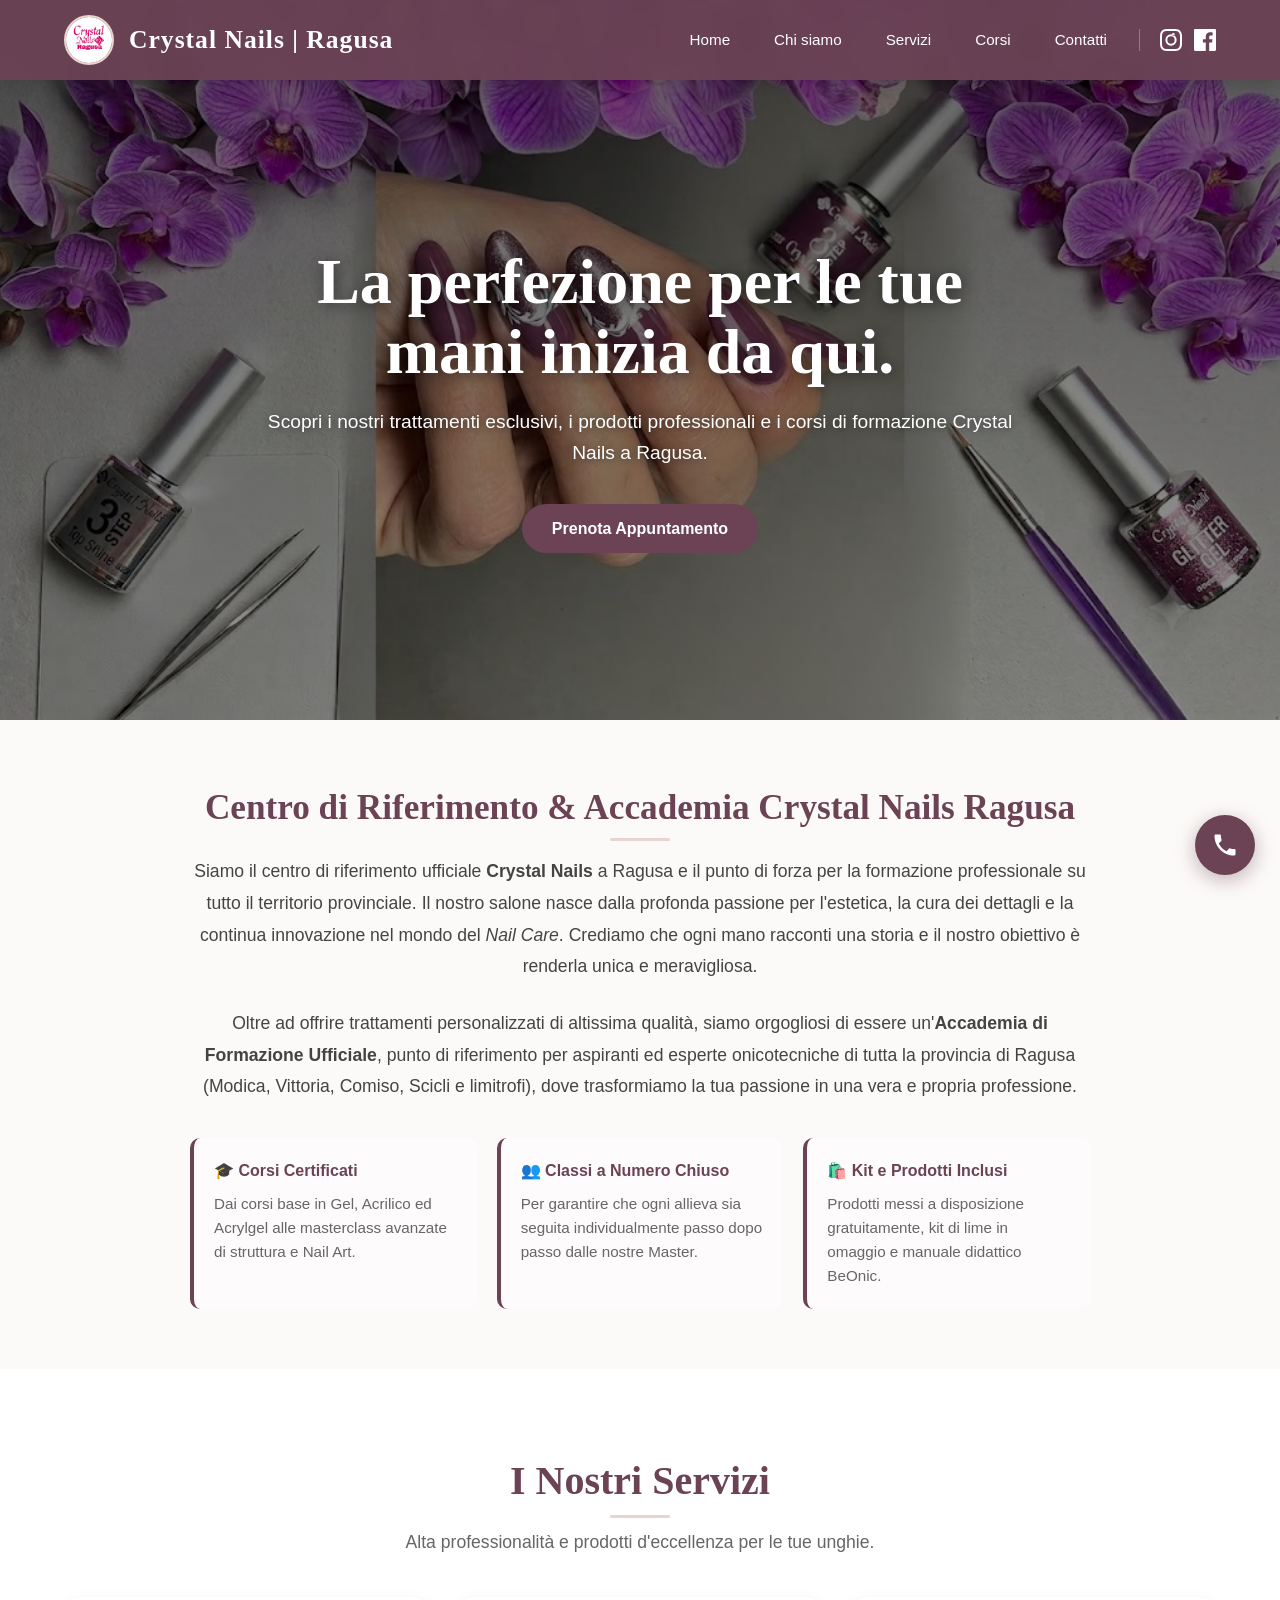
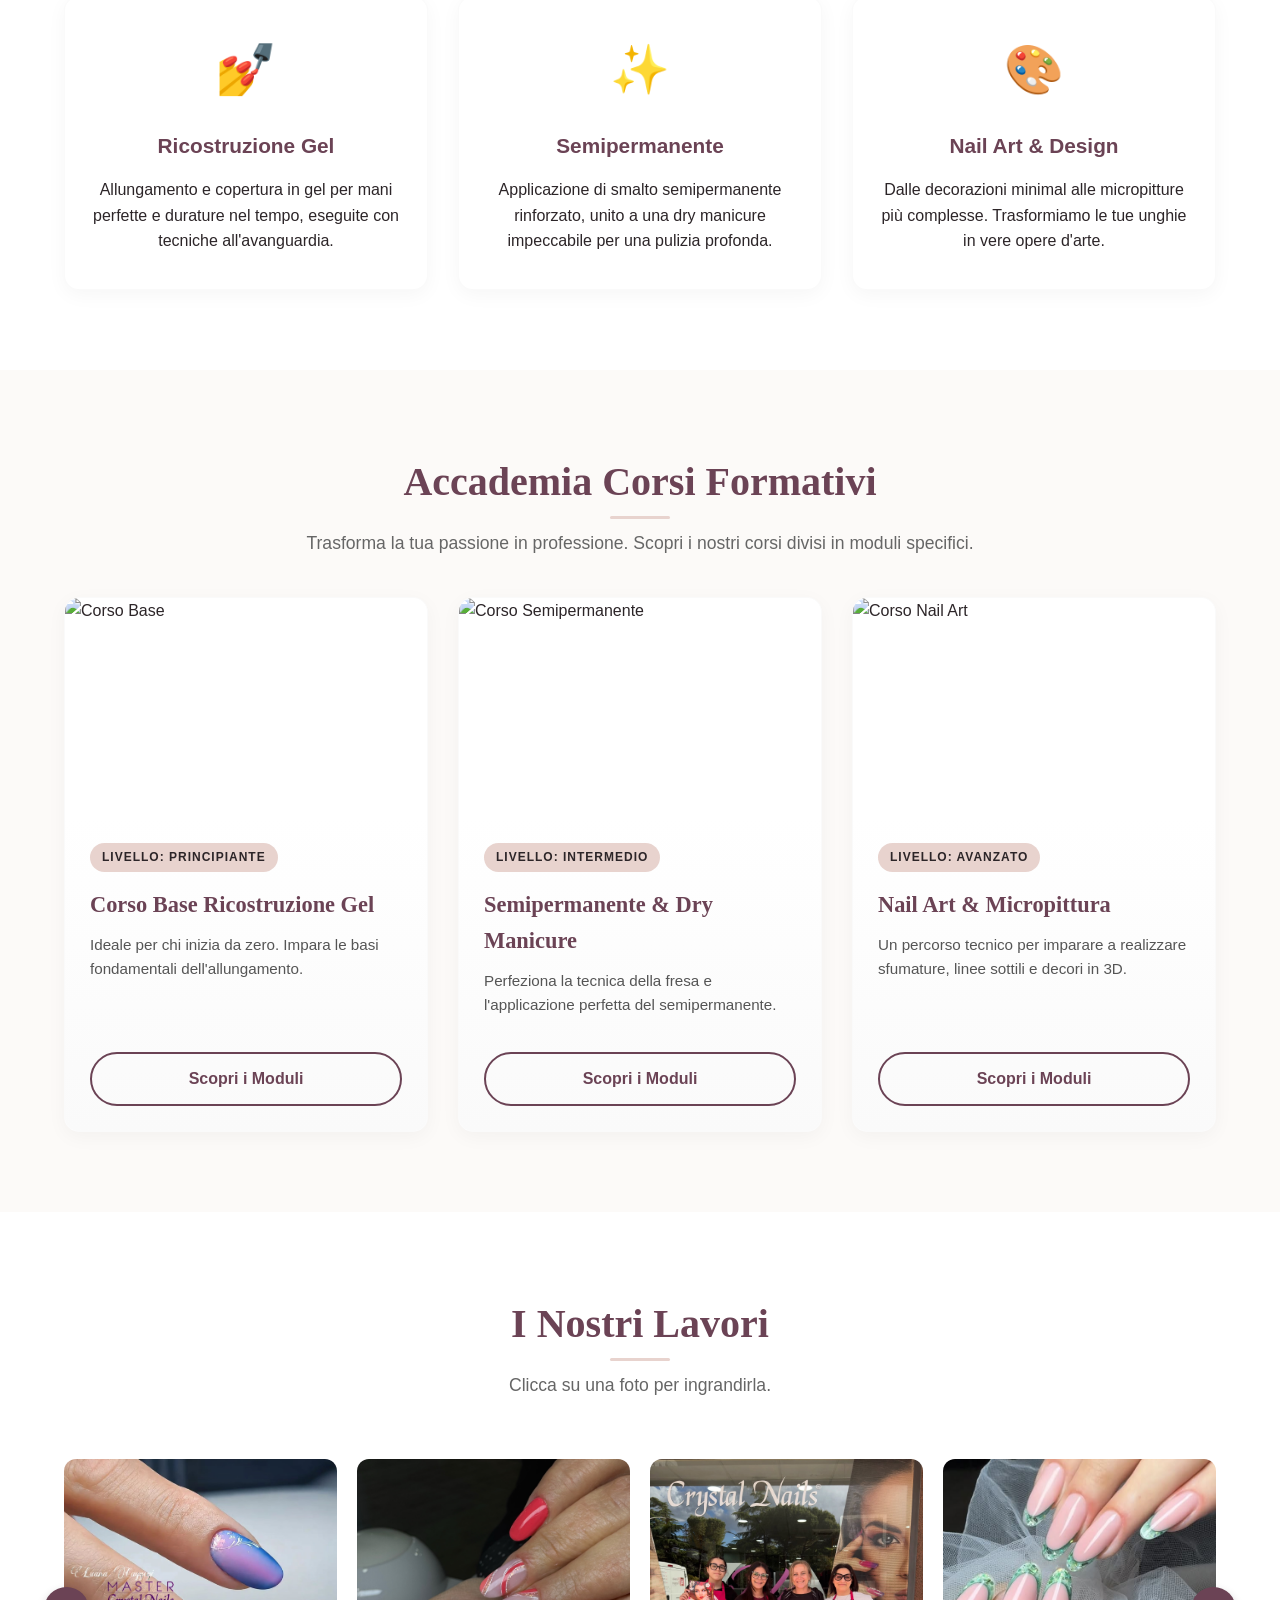
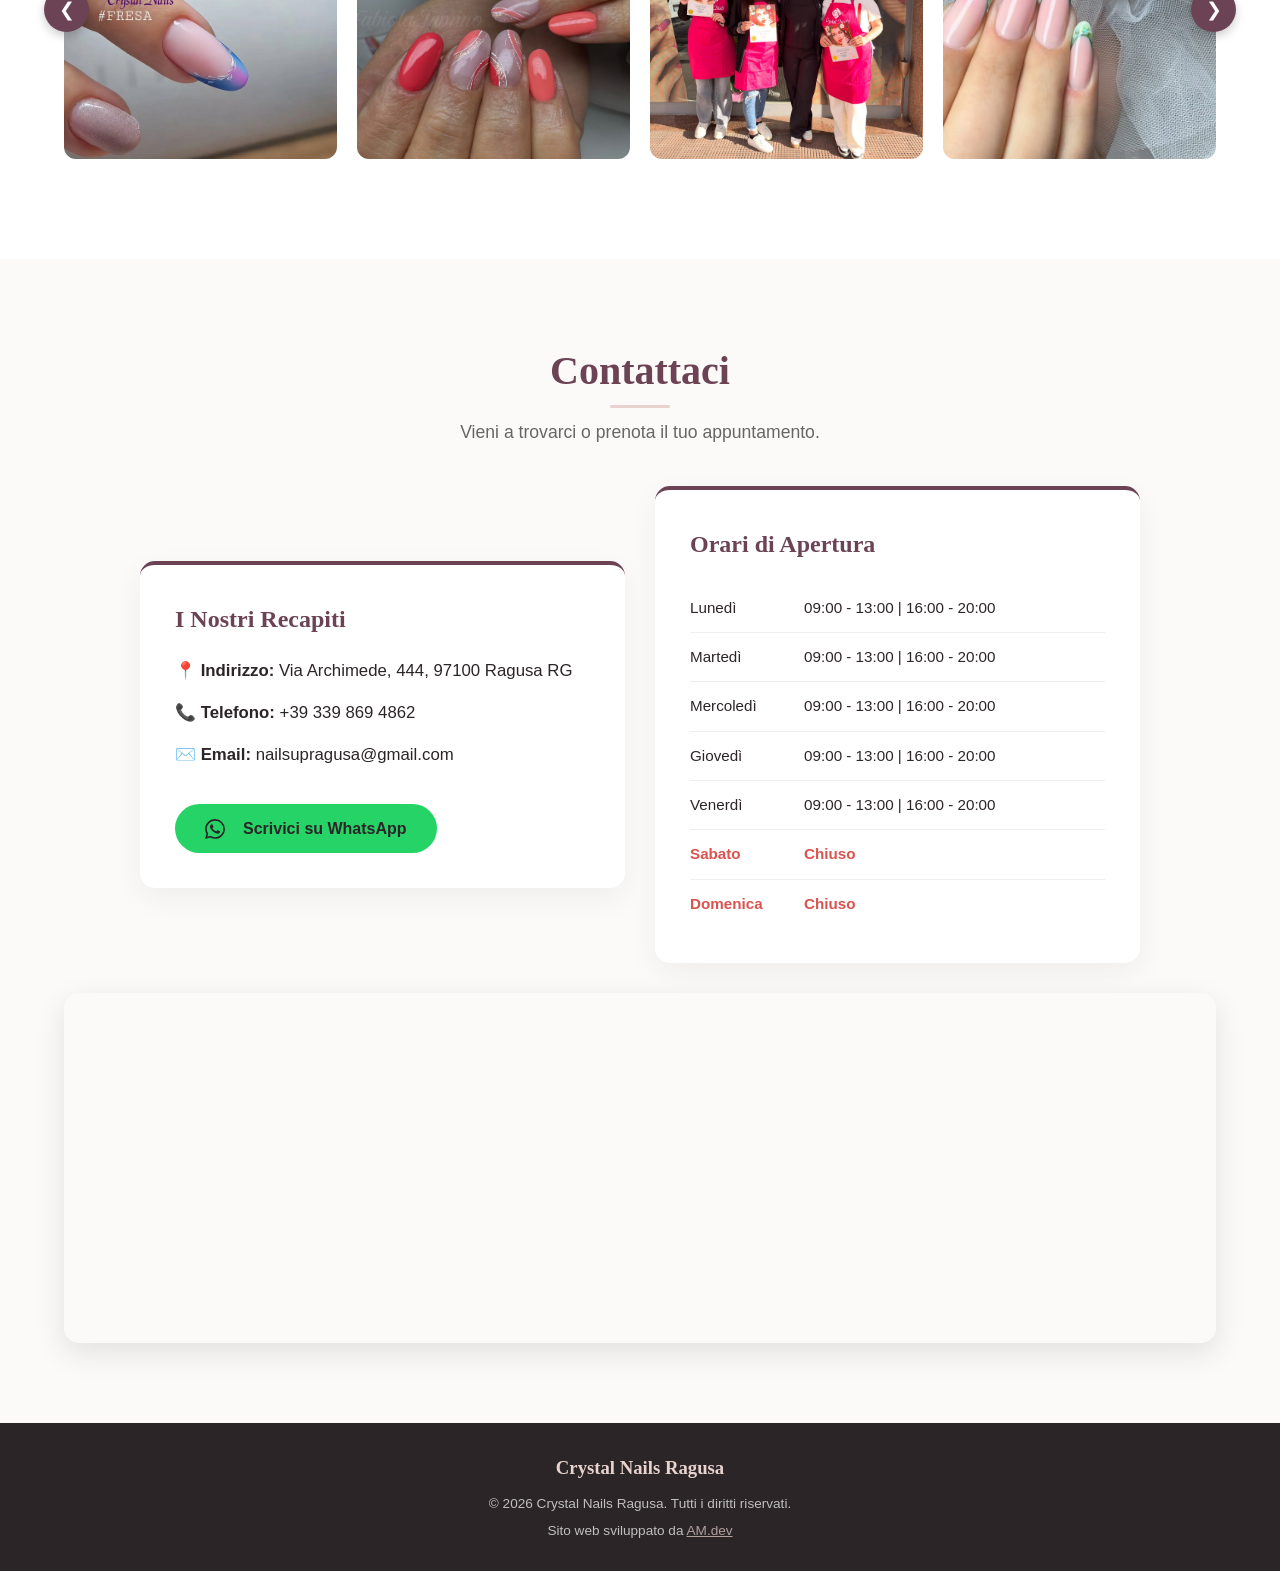
==== commit 6555b1a4: "Add developer credit to footers across multiple HTML files" ====
--- a/index.html
+++ b/index.html
@@ -10,7 +10,6 @@
     <link rel="icon" href="img/logo.png" type="image/png">
     <link rel="stylesheet" href="style.css">
 </head>
-
 <body>
 
     <header class="main-header">
@@ -260,6 +259,8 @@
     <footer>
         <h3>Crystal Nails Ragusa</h3>
         <p class="copyright">© <span id="year"></span> Crystal Nails Ragusa. Tutti i diritti riservati.</p>
+        <p class="developer">Sito web sviluppato da <a href="https://am-dev-portfolio.onrender.com/" target="_blank"
+                rel="noopener noreferrer">AM.dev</a></p>
     </footer>
 
     <a href="tel:+393931858672" class="tel-floating" aria-label="Chiamaci ora">
--- a/style.css
+++ b/style.css
@@ -629,6 +629,22 @@
     padding: 30px 20px;
 }
 
+.developer {
+    font-size: 0.85rem;
+    opacity: 0.7;
+    margin-top: 5px;
+}
+
+.developer a{
+    color: var(--secondary);
+    text-decoration:underline;
+    transition: color 0.3s ease;
+}
+
+.developer a:hover {
+    color: var(--primary);
+}
+
 footer h3 {
     margin-bottom: 10px;
     color: var(--secondary);
